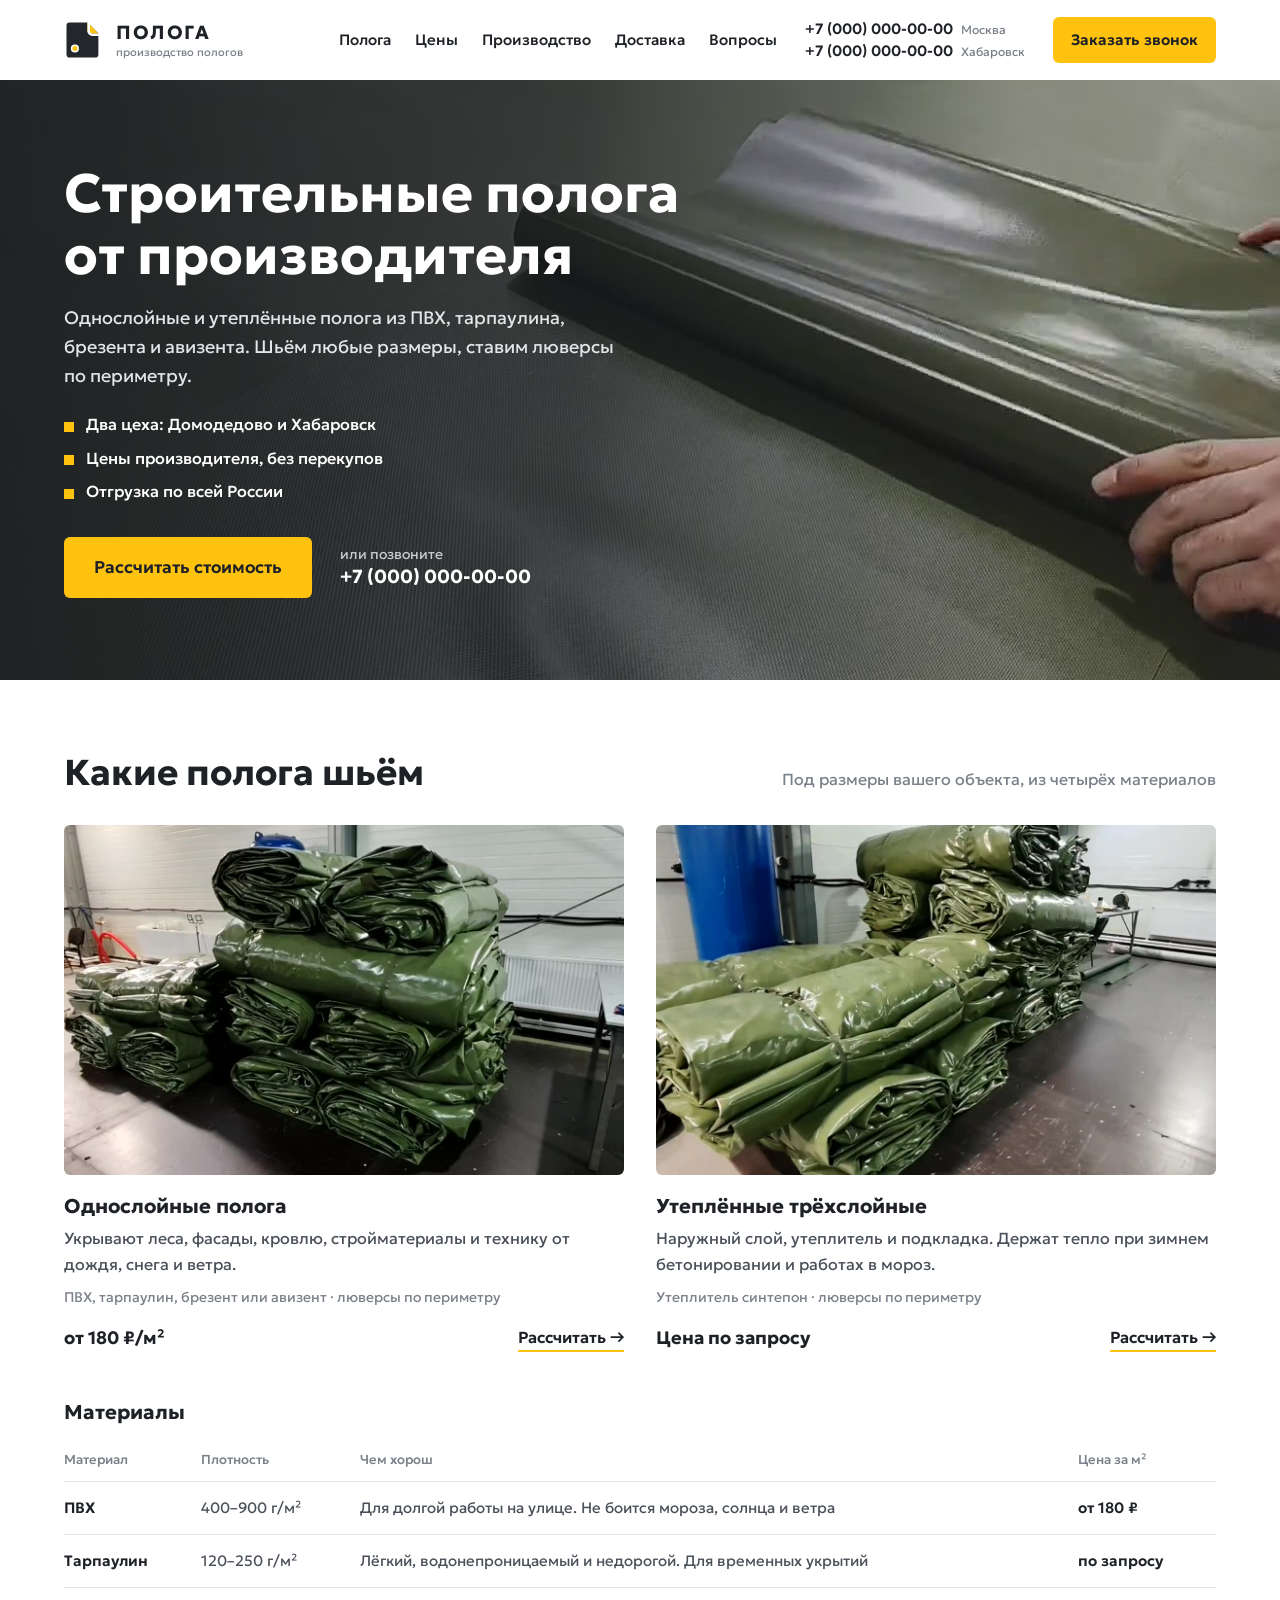
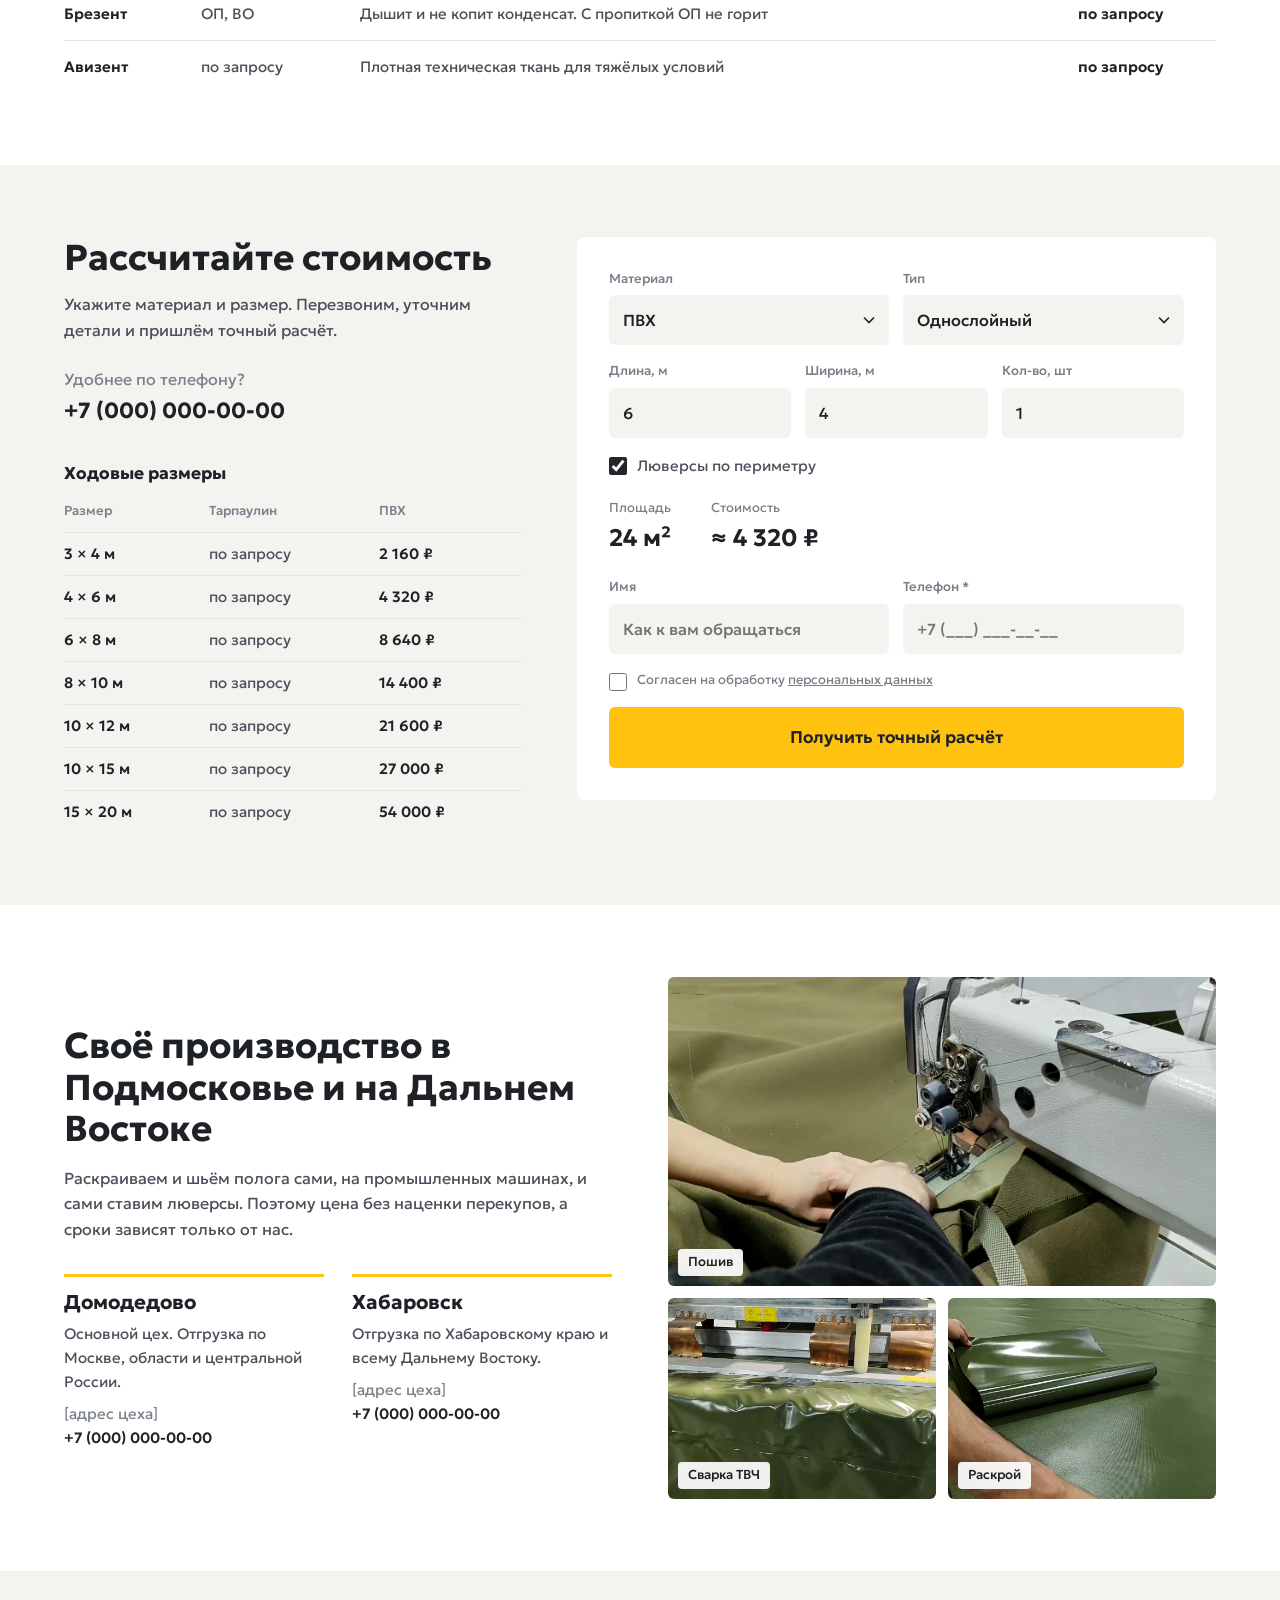
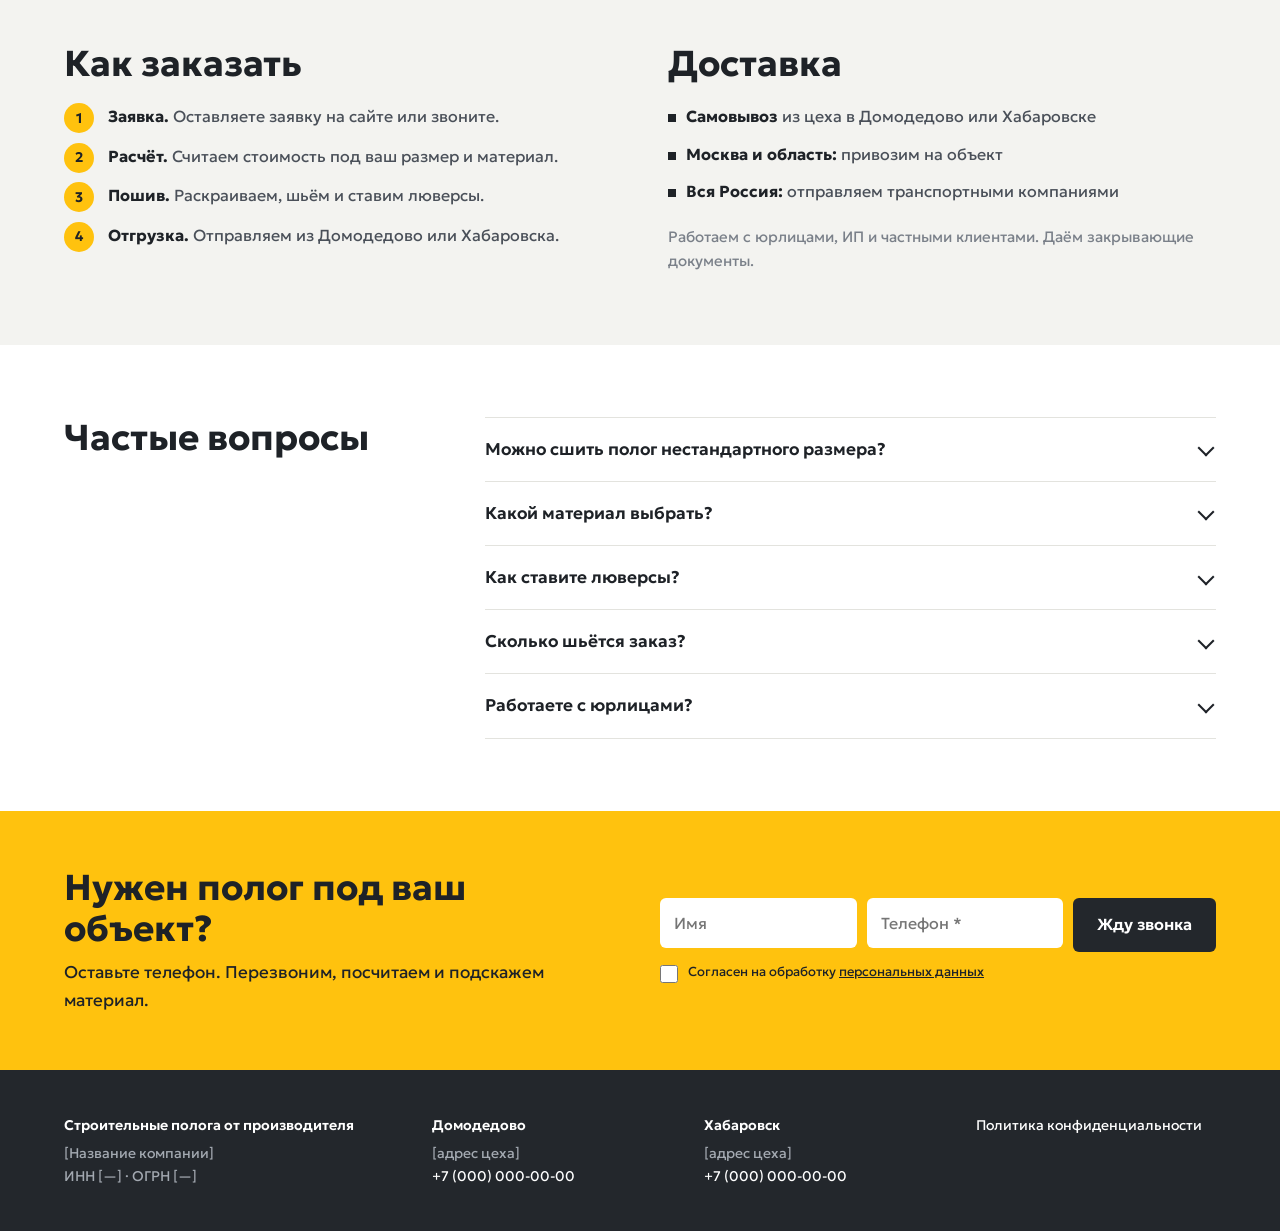
==== index.html @ 697b517b "Строительные полога: лендинг Первый экран с видео цеха, виды пологов, калькулятор, производство, дос" ====
<!doctype html>
<html lang="ru">
<head>
<meta charset="utf-8">
<meta name="viewport" content="width=device-width, initial-scale=1">
<title>Строительные полога от производителя — ПВХ, тарпаулин, брезент, авизент</title>
<meta name="description" content="Шьём строительные полога любых размеров: однослойные и утеплённые, с люверсами. Цеха в Домодедово и Хабаровске. Цены производителя, отгрузка по всей России.">
<meta property="og:type" content="website">
<meta property="og:title" content="Строительные полога от производителя">
<meta property="og:description" content="Однослойные и утеплённые полога любых размеров. Цеха в Домодедово и Хабаровске.">
<meta name="theme-color" content="#23272c">
<link rel="icon" href="data:image/svg+xml,%3Csvg xmlns="http://www.w3.org/2000/svg" viewBox="0 0 128 128"%3E%3Cpath fill="%2323272C" d="M18 8h57l35 35v67a10 10 0 0 1-10 10H18A10 10 0 0 1 8 110V18A10 10 0 0 1 18 8Z"/%3E%3Cpath fill="%23FFC20E" d="M75 8v27a8 8 0 0 0 8 8h27Z"/%3E%3Cpath fill="%23FFFFFF" d="M75 8h8v27a8 8 0 0 0 8 8h27v8H91a16 16 0 0 1-16-16Z"/%3E%3Ccircle cx="35" cy="91" r="13" fill="%23FFFFFF"/%3E%3Ccircle cx="35" cy="91" r="8" fill="%23FFC20E"/%3E%3C/svg%3E">
<!-- TODO: перед запуском подключить шрифт локально (152-ФЗ) -->
<link rel="preconnect" href="https://fonts.googleapis.com">
<link rel="preconnect" href="https://fonts.gstatic.com" crossorigin>
<link rel="stylesheet" href="https://fonts.googleapis.com/css2?family=Geologica:wght@400;500;600;700&display=swap">
<link rel="stylesheet" href="css/style.css">
</head>
<body>

<header class="header">
  <div class="container header__in">
    <a href="#top" class="logo" aria-label="На главную">
      <svg class="logo__mark" viewBox="0 0 128 128" aria-hidden="true"><path fill="#23272C" d="M18 8h57l35 35v67a10 10 0 0 1-10 10H18A10 10 0 0 1 8 110V18A10 10 0 0 1 18 8Z"/><path fill="#FFC20E" d="M75 8v27a8 8 0 0 0 8 8h27Z"/><path fill="#FFFFFF" d="M75 8h8v27a8 8 0 0 0 8 8h27v8H91a16 16 0 0 1-16-16Z"/><circle cx="35" cy="91" r="13" fill="#FFFFFF"/><circle cx="35" cy="91" r="8" fill="#FFC20E"/></svg>
      <span class="logo__text">ПОЛОГА<small>производство пологов</small></span>
    </a>
    <nav class="nav" id="nav">
      <a href="#types">Полога</a>
      <a href="#calc">Цены</a>
      <a href="#production">Производство</a>
      <a href="#delivery">Доставка</a>
      <a href="#faq">Вопросы</a>
      <div class="nav__extra">
        <a data-phone="msk" href="tel:+70000000000">+7 (000) 000-00-00</a><span>Москва</span>
        <a data-phone="khv" href="tel:+70000000000">+7 (000) 000-00-00</a><span>Хабаровск</span>
      </div>
    </nav>
    <div class="header__phones">
      <a data-phone="msk" href="tel:+70000000000">+7 (000) 000-00-00</a><span>Москва</span>
      <a data-phone="khv" href="tel:+70000000000">+7 (000) 000-00-00</a><span>Хабаровск</span>
    </div>
    <button class="btn btn--sm header__btn" type="button" data-modal-open>Заказать звонок</button>
    <a class="header__call" data-phone-link="msk" href="tel:+70000000000" aria-label="Позвонить">
      <svg viewBox="0 0 24 24" width="22" height="22"><path d="M6.6 10.8a15.1 15.1 0 0 0 6.6 6.6l2.2-2.2a1 1 0 0 1 1-.25 11.4 11.4 0 0 0 3.6.57 1 1 0 0 1 1 1V20a1 1 0 0 1-1 1A17 17 0 0 1 3 4a1 1 0 0 1 1-1h3.5a1 1 0 0 1 1 1c0 1.25.2 2.45.57 3.57a1 1 0 0 1-.25 1z" fill="currentColor"/></svg>
    </a>
    <button class="burger" type="button" aria-label="Меню" aria-expanded="false" aria-controls="nav"><span></span></button>
  </div>
</header>

<main id="top">

  <!-- Первый экран: видео цеха (assets/hero.mp4), на мобиле только кадр из него -->
  <section class="hero">
    <img class="hero__bg" src="assets/hero-poster.jpg" alt="">
    <video class="hero__video" muted loop playsinline preload="none" data-src="assets/hero.mp4" aria-hidden="true"></video>
    <div class="container hero__in">
      <h1>Строительные полога от&nbsp;производителя</h1>
      <p class="hero__sub">Однослойные и утеплённые полога из ПВХ, тарпаулина, брезента и авизента. Шьём любые размеры, ставим люверсы по периметру.</p>
      <ul class="hero__points">
        <li>Два цеха: Домодедово и Хабаровск</li>
        <li>Цены производителя, без перекупов</li>
        <li>Отгрузка по всей России</li>
      </ul>
      <div class="hero__actions">
        <a href="#calc" class="btn btn--lg">Рассчитать стоимость</a>
        <a href="tel:+70000000000" class="hero__call" data-phone-link="msk">или позвоните<b data-phone-text="msk">+7 (000) 000-00-00</b></a>
      </div>
    </div>
  </section>

  <section class="sec" id="types">
    <div class="container">
      <div class="sec__head">
        <h2>Какие полога шьём</h2>
        <p>Под размеры вашего объекта, из четырёх материалов</p>
      </div>
      <div class="types">
        <article class="tcard">
          <img src="assets/img/single.jpg" alt="Готовые изделия из ПВХ на складе в Домодедово" loading="lazy">
          <h3>Однослойные полога</h3>
          <p>Укрывают леса, фасады, кровлю, стройматериалы и технику от дождя, снега и ветра.</p>
          <p class="tcard__meta">ПВХ, тарпаулин, брезент или авизент · люверсы по периметру</p>
          <div class="tcard__foot">
            <span class="tcard__price" data-from="single">Цена по запросу</span>
            <a href="#calc" class="link" data-pick-type="single">Рассчитать →</a>
          </div>
        </article>
        <article class="tcard">
          <img src="assets/img/warm.jpg" alt="Изделия из ПВХ перед отгрузкой" loading="lazy">
          <h3>Утеплённые трёхслойные</h3>
          <p>Наружный слой, утеплитель и подкладка. Держат тепло при зимнем бетонировании и работах в мороз.</p>
          <!-- TODO: уточнить у клиента утеплитель и материалы слоёв -->
          <p class="tcard__meta">Утеплитель синтепон · люверсы по периметру</p>
          <div class="tcard__foot">
            <span class="tcard__price" data-from="warm">Цена по запросу</span>
            <a href="#calc" class="link" data-pick-type="warm">Рассчитать →</a>
          </div>
        </article>
      </div>

      <h3 class="subhead">Материалы</h3>
      <!-- TODO: сверить плотности с клиентом -->
      <div class="table-wrap">
        <table class="mtable">
          <thead><tr><th>Материал</th><th>Плотность</th><th>Чем хорош</th><th>Цена за м²</th></tr></thead>
          <tbody>
            <tr><td>ПВХ</td><td>400–900 г/м²</td><td>Для долгой работы на улице. Не боится мороза, солнца и ветра</td><td data-price="pvh">по запросу</td></tr>
            <tr><td>Тарпаулин</td><td>120–250 г/м²</td><td>Лёгкий, водонепроницаемый и недорогой. Для временных укрытий</td><td data-price="tarp">по запросу</td></tr>
            <tr><td>Брезент</td><td>ОП, ВО</td><td>Дышит и не копит конденсат. С пропиткой ОП не горит</td><td data-price="brezent">по запросу</td></tr>
            <tr><td>Авизент</td><td>по запросу</td><td>Плотная техническая ткань для тяжёлых условий</td><td data-price="avizent">по запросу</td></tr>
          </tbody>
        </table>
      </div>
    </div>
  </section>

  <section class="sec sec--grey" id="calc">
    <div class="container calc">
      <div class="calc__info">
        <h2>Рассчитайте стоимость</h2>
        <p>Укажите материал и размер. Перезвоним, уточним детали и пришлём точный расчёт.</p>
        <p class="calc__call">Удобнее по телефону?<a data-phone="msk" href="tel:+70000000000">+7 (000) 000-00-00</a></p>
        <!-- Таблица появится сама, когда в js/main.js будут цены -->
        <div class="sizes" data-price-table hidden>
          <h3>Ходовые размеры</h3>
          <table class="mtable mtable--sm">
            <thead><tr><th>Размер</th><th>Тарпаулин</th><th>ПВХ</th></tr></thead>
            <tbody data-sizes></tbody>
          </table>
        </div>
      </div>

      <form class="calc__form lead-form" id="calc-form" data-form="Калькулятор" novalidate>
        <div class="row">
          <label class="field"><span>Материал</span>
            <select class="input" name="material">
              <option value="ПВХ" data-key="pvh">ПВХ</option>
              <option value="Тарпаулин" data-key="tarp">Тарпаулин</option>
              <option value="Брезент" data-key="brezent">Брезент</option>
              <option value="Авизент" data-key="avizent">Авизент</option>
            </select>
          </label>
          <label class="field"><span>Тип</span>
            <select class="input" name="type">
              <option value="Однослойный" data-key="single">Однослойный</option>
              <option value="Утеплённый трёхслойный" data-key="warm">Утеплённый</option>
            </select>
          </label>
        </div>
        <div class="row row--3">
          <label class="field"><span>Длина, м</span><input class="input" type="number" name="length" value="6" min="0.5" step="0.1" inputmode="decimal"></label>
          <label class="field"><span>Ширина, м</span><input class="input" type="number" name="width" value="4" min="0.5" step="0.1" inputmode="decimal"></label>
          <label class="field"><span>Кол-во, шт</span><input class="input" type="number" name="qty" value="1" min="1" step="1" inputmode="numeric"></label>
        </div>
        <label class="check"><input type="checkbox" name="grommets" value="Да" checked><span>Люверсы по периметру</span></label>

        <div class="calc__result" aria-live="polite">
          <div><span>Площадь</span><b id="calc-area">24 м²</b></div>
          <div><span>Стоимость</span><b id="calc-price">рассчитаем</b></div>
        </div>
        <input type="hidden" name="area">
        <input type="hidden" name="estimate">

        <div class="row">
          <label class="field"><span>Имя</span><input class="input" name="name" autocomplete="name" placeholder="Как к вам обращаться"></label>
          <label class="field"><span>Телефон *</span><input class="input" name="phone" type="tel" autocomplete="tel" placeholder="+7 (___) ___-__-__" required></label>
        </div>
        <label class="check check--small"><input type="checkbox" name="agree" value="Да"><span>Согласен на обработку <a href="policy.html" target="_blank">персональных данных</a></span></label>
        <input class="hp" type="text" name="website" tabindex="-1" autocomplete="off" aria-hidden="true">
        <button class="btn btn--lg btn--block" type="submit">Получить точный расчёт</button>
      </form>
    </div>
  </section>

  <section class="sec" id="production">
    <div class="container prod">
      <div class="prod__text">
        <h2>Своё производство в Подмосковье и на Дальнем Востоке</h2>
        <p>Раскраиваем и шьём полога сами, на промышленных машинах, и сами ставим люверсы. Поэтому цена без наценки перекупов, а сроки зависят только от нас.</p>
        <!-- TODO: адреса цехов от клиента -->
        <div class="plants">
          <div class="plant">
            <h3>Домодедово</h3>
            <p>Основной цех. Отгрузка по Москве, области и центральной России.</p>
            <p class="plant__contact">[адрес цеха]<br><a data-phone="msk" href="tel:+70000000000">+7 (000) 000-00-00</a></p>
          </div>
          <div class="plant">
            <h3>Хабаровск</h3>
            <p>Отгрузка по Хабаровскому краю и всему Дальнему Востоку.</p>
            <p class="plant__contact">[адрес цеха]<br><a data-phone="khv" href="tel:+70000000000">+7 (000) 000-00-00</a></p>
          </div>
        </div>
      </div>
      <div class="prod__photos">
        <figure class="prod__big"><img src="assets/img/sewing.jpg" alt="Пошив на промышленной швейной машине в цехе" loading="lazy"><figcaption>Пошив</figcaption></figure>
        <figure><img src="assets/img/welding.jpg" alt="Сварка швов ПВХ на ТВЧ-прессе" loading="lazy"><figcaption>Сварка ТВЧ</figcaption></figure>
        <figure><img src="assets/img/cutting.jpg" alt="Раскрой ПВХ ткани" loading="lazy"><figcaption>Раскрой</figcaption></figure>
      </div>
    </div>
  </section>

  <section class="sec sec--grey" id="delivery">
    <div class="container order">
      <div>
        <h2>Как заказать</h2>
        <ol class="steps">
          <li><b>Заявка.</b> Оставляете заявку на сайте или звоните.</li>
          <li><b>Расчёт.</b> Считаем стоимость под ваш размер и материал.</li>
          <li><b>Пошив.</b> Раскраиваем, шьём и ставим люверсы.</li>
          <li><b>Отгрузка.</b> Отправляем из Домодедово или Хабаровска.</li>
        </ol>
      </div>
      <!-- TODO: уточнить у клиента самовывоз и доставку по Москве -->
      <div>
        <h2>Доставка</h2>
        <ul class="dlist">
          <li><b>Самовывоз</b> из цеха в Домодедово или Хабаровске</li>
          <li><b>Москва и область:</b> привозим на объект</li>
          <li><b>Вся Россия:</b> отправляем транспортными компаниями</li>
        </ul>
        <p class="order__note">Работаем с юрлицами, ИП и частными клиентами. Даём закрывающие документы.</p>
      </div>
    </div>
  </section>

  <section class="sec" id="faq">
    <div class="container faq-wrap">
      <h2>Частые вопросы</h2>
      <div class="faq">
        <details>
          <summary>Можно сшить полог нестандартного размера?</summary>
          <p>Да, шьём по вашим размерам. Укажите длину и ширину в расчёте или скажите по телефону.</p>
        </details>
        <details>
          <summary>Какой материал выбрать?</summary>
          <p>Для долгой работы подойдёт ПВХ, для временного укрытия тарпаулин. Если важна огнестойкость, брезент с пропиткой ОП. Для зимних работ утеплённый полог. Сомневаетесь, позвоните, подскажем.</p>
        </details>
        <details>
          <summary>Как ставите люверсы?</summary>
          <p>По периметру полога. Шаг подбираем под задачу, можно указать свой.</p>
        </details>
        <details>
          <summary>Сколько шьётся заказ?</summary>
          <p>Зависит от объёма и материала. Точный срок назовём при расчёте.</p>
        </details>
        <details>
          <summary>Работаете с юрлицами?</summary>
          <p>Да, работаем с юрлицами, ИП и частными клиентами. Даём все закрывающие документы.</p>
        </details>
      </div>
    </div>
  </section>

  <section class="cta">
    <div class="container cta__in">
      <div class="cta__text">
        <h2>Нужен полог под ваш объект?</h2>
        <p>Оставьте телефон. Перезвоним, посчитаем и подскажем материал.</p>
      </div>
      <form class="cta__form lead-form" data-form="Нижняя форма" novalidate>
        <input class="input" name="name" autocomplete="name" placeholder="Имя" aria-label="Имя">
        <input class="input" name="phone" type="tel" autocomplete="tel" placeholder="Телефон *" aria-label="Телефон" required>
        <button class="btn btn--dark" type="submit">Жду звонка</button>
        <label class="check check--small"><input type="checkbox" name="agree" value="Да"><span>Согласен на обработку <a href="policy.html" target="_blank">персональных данных</a></span></label>
        <input class="hp" type="text" name="website" tabindex="-1" autocomplete="off" aria-hidden="true">
      </form>
    </div>
  </section>

</main>

<!-- TODO: реквизиты и адреса от клиента -->
<footer class="footer">
  <div class="container footer__in">
    <div>
      <p class="footer__name">Строительные полога от производителя</p>
      <p>[Название компании]<br>ИНН [—] · ОГРН [—]</p>
    </div>
    <div>
      <b>Домодедово</b>
      <p>[адрес цеха]<br><a data-phone="msk" href="tel:+70000000000">+7 (000) 000-00-00</a></p>
    </div>
    <div>
      <b>Хабаровск</b>
      <p>[адрес цеха]<br><a data-phone="khv" href="tel:+70000000000">+7 (000) 000-00-00</a></p>
    </div>
    <div>
      <p><a href="policy.html">Политика конфиденциальности</a></p>
    </div>
  </div>
</footer>

<div class="mbar">
  <a class="btn btn--dark" data-phone-link="msk" href="tel:+70000000000">Позвонить</a>
  <a class="btn" href="#calc">Рассчитать</a>
</div>

<div class="modal" id="modal" role="dialog" aria-modal="true" aria-label="Обратный звонок">
  <div class="modal__box">
    <button class="modal__close" type="button" data-modal-close aria-label="Закрыть">×</button>
    <form class="lead-form modal__form" data-form="Заказать звонок" novalidate>
      <h3>Перезвоним и посчитаем</h3>
      <input class="input" name="name" autocomplete="name" placeholder="Имя" aria-label="Имя">
      <input class="input" name="phone" type="tel" autocomplete="tel" placeholder="Телефон *" aria-label="Телефон" required>
      <label class="check check--small"><input type="checkbox" name="agree" value="Да"><span>Согласен на обработку <a href="policy.html" target="_blank">персональных данных</a></span></label>
      <input class="hp" type="text" name="website" tabindex="-1" autocomplete="off" aria-hidden="true">
      <button class="btn btn--lg btn--block" type="submit">Перезвоните мне</button>
    </form>
  </div>
</div>

<script src="js/main.js" defer></script>
</body>
</html>
---- css/style.css ----
:root {
  --ink: #1e2227;
  --ink-2: #4a5059;
  --muted: #7a8089;
  --grey: #f3f3f0;
  --line: #e3e3de;
  --yellow: #ffc20e;
  --yellow-2: #f0b400;
  --graphite: #23272c;
  --sec: 72px;
}

* { box-sizing: border-box; margin: 0; padding: 0; }
html { scroll-behavior: smooth; -webkit-text-size-adjust: 100%; }
body {
  font-family: "Geologica", -apple-system, BlinkMacSystemFont, "Segoe UI", Roboto, Arial, sans-serif;
  font-size: 16px;
  line-height: 1.6;
  color: var(--ink);
  background: #fff;
}
img, video { display: block; max-width: 100%; }
a { color: inherit; text-decoration: none; }
button, input, select { font: inherit; color: inherit; }
a:focus-visible, button:focus-visible, summary:focus-visible { outline: 2px solid var(--ink); outline-offset: 3px; }
[id] { scroll-margin-top: 84px; }

.container { max-width: 1200px; margin: 0 auto; padding: 0 24px; }

h1, h2, h3 { font-weight: 700; line-height: 1.15; }
h1 { font-size: clamp(28px, 4.6vw, 54px); }
h1, h2, h3 { overflow-wrap: break-word; }
h2 { font-size: clamp(26px, 3vw, 36px); }
h3 { font-size: 20px; }

.sec { padding: var(--sec) 0; }
.sec--grey { background: var(--grey); }
.sec__head { display: flex; align-items: baseline; justify-content: space-between; gap: 24px; margin-bottom: 32px; }
.sec__head p { color: var(--muted); }
.subhead { margin: 48px 0 16px; }
.link { font-weight: 600; border-bottom: 2px solid var(--yellow); }
.link:hover { border-color: var(--ink); }

/* Кнопки */
.btn {
  display: inline-flex; align-items: center; justify-content: center;
  padding: 14px 24px; border: 0; border-radius: 6px;
  background: var(--yellow); color: var(--ink); font-weight: 600; white-space: nowrap;
  cursor: pointer; transition: background .15s;
}
.btn:hover { background: var(--yellow-2); }
.btn:disabled { opacity: .6; cursor: default; }
.btn--sm { padding: 11px 18px; font-size: 15px; }
.btn--lg { padding: 17px 30px; font-size: 17px; }
.btn--block { width: 100%; }
.btn--dark { background: var(--graphite); color: #fff; }
.btn--dark:hover { background: #343a41; }

/* Шапка */
.header { position: sticky; top: 0; z-index: 50; background: #fff; transition: box-shadow .2s; }
.header.is-scrolled { box-shadow: 0 2px 16px rgba(0, 0, 0, .08); }
.header__in { display: flex; align-items: center; gap: 28px; height: 80px; }
.header__in > * { flex: none; }
.logo { display: flex; align-items: center; gap: 12px; }
.logo__mark { width: 40px; height: 40px; flex: none; }
.logo__text { display: flex; flex-direction: column; font-size: 19px; font-weight: 700; letter-spacing: .08em; line-height: 1.1; white-space: nowrap; }
.logo__text small { margin-top: 3px; font-size: 11px; font-weight: 400; letter-spacing: 0; color: var(--muted); }
.nav { display: flex; gap: 24px; margin-left: auto; font-size: 15px; font-weight: 500; white-space: nowrap; }
.nav a:hover { text-decoration: underline; text-decoration-color: var(--yellow); text-decoration-thickness: 2px; text-underline-offset: 6px; }
.nav__extra { display: none; }
.header__phones { display: grid; grid-template-columns: auto auto; column-gap: 8px; align-items: baseline; font-size: 15px; line-height: 1.45; white-space: nowrap; }
.header__phones a { font-weight: 600; }
.header__phones span { font-size: 12px; color: var(--muted); }
.header__call { display: none; place-items: center; width: 44px; height: 44px; border-radius: 6px; background: var(--yellow); }
.burger { display: none; position: relative; width: 44px; height: 44px; border: 0; background: none; cursor: pointer; }
.burger span, .burger::before, .burger::after {
  content: ""; position: absolute; left: 11px; right: 11px; height: 2px; background: var(--ink); transition: transform .2s, opacity .2s;
}
.burger::before { top: 15px; }
.burger span { top: 21px; }
.burger::after { top: 27px; }
.burger[aria-expanded="true"]::before { transform: translateY(6px) rotate(45deg); }
.burger[aria-expanded="true"] span { opacity: 0; }
.burger[aria-expanded="true"]::after { transform: translateY(-6px) rotate(-45deg); }

/* Меню уходит в выпадающий список, когда не помещается в одну строку */
@media (max-width: 1199px) {
  .burger { display: block; }
  .header__phones { margin-left: auto; }
  .nav {
    display: none; position: absolute; top: 100%; left: 0; right: 0; flex-direction: column; gap: 0;
    margin: 0; padding: 4px 24px 16px; background: #fff; box-shadow: 0 12px 20px rgba(0, 0, 0, .08);
  }
  .nav.is-open { display: flex; }
  .nav a { padding: 12px 0; font-size: 17px; }
}
@media (max-width: 900px) {
  .header__btn { display: none; }
}
@media (max-width: 760px) {
  .header__in { height: 64px; gap: 12px; }
  .header__phones { display: none; }
  .header__call { display: grid; margin-left: auto; }
  .logo__text small { display: none; }
  .nav { padding: 4px 16px 16px; }
  .nav__extra { display: grid; grid-template-columns: auto 1fr; column-gap: 10px; align-items: baseline; margin-top: 8px; }
  .nav .nav__extra a { padding: 6px 0; font-size: 17px; font-weight: 600; }
  .nav__extra span { font-size: 13px; color: var(--muted); }
}

/* Первый экран */
.hero { position: relative; display: flex; align-items: center; min-height: 600px; overflow: hidden; color: #fff; background: #2b3036; }
.hero__bg, .hero__video { position: absolute; inset: 0; width: 100%; height: 100%; object-fit: cover; }
.hero__bg { object-position: 65% 35%; }
.hero__video { opacity: 0; transition: opacity .8s; }
.hero__video.is-ready { opacity: 1; }
.hero::after {
  content: ""; position: absolute; inset: 0;
  background: linear-gradient(90deg, rgba(22, 25, 29, .88) 0%, rgba(22, 25, 29, .7) 45%, rgba(22, 25, 29, .1) 80%);
}
.hero__in { position: relative; z-index: 1; width: 100%; padding-top: 64px; padding-bottom: 64px; }
.hero h1 { max-width: 640px; }
.hero__sub { max-width: 560px; margin: 18px 0 22px; font-size: 18px; color: #e3e5e8; }
.hero__points { display: grid; gap: 8px; margin-bottom: 32px; list-style: none; }
.hero__points li { position: relative; padding-left: 22px; font-weight: 500; }
.hero__points li::before { content: ""; position: absolute; left: 0; top: .6em; width: 10px; height: 10px; background: var(--yellow); }
.hero__actions { display: flex; flex-wrap: wrap; align-items: center; gap: 16px 28px; }
.hero__call { display: flex; flex-direction: column; font-size: 14px; color: #c9cdd2; line-height: 1.35; }
.hero__call b { font-size: 19px; color: #fff; }

@media (max-width: 760px) {
  .hero { min-height: 0; }
  .hero::after { background: rgba(22, 25, 29, .72); }
  .hero__in { padding-top: 48px; padding-bottom: 48px; }
  .hero__sub { font-size: 16px; }
}

/* Виды пологов */
.types { display: grid; grid-template-columns: 1fr 1fr; gap: 32px; }
.tcard { display: flex; flex-direction: column; }
.tcard img { width: 100%; aspect-ratio: 16 / 10; object-fit: cover; border-radius: 6px; margin-bottom: 20px; }
.tcard p { margin-top: 8px; color: var(--ink-2); }
.tcard .tcard__meta { font-size: 14px; color: var(--muted); }
.tcard__foot { display: flex; flex-wrap: wrap; align-items: center; justify-content: space-between; gap: 8px 16px; margin-top: auto; padding-top: 16px; }
.tcard__price { font-size: 18px; font-weight: 700; white-space: nowrap; }
.tcard__foot .link { white-space: nowrap; }

/* Таблицы */
.table-wrap { overflow-x: auto; -webkit-overflow-scrolling: touch; }
.mtable { width: 100%; border-collapse: collapse; font-size: 15px; }
.mtable th { padding: 10px 16px 10px 0; font-size: 13px; font-weight: 500; color: var(--muted); text-align: left; white-space: nowrap; }
.mtable td { padding: 14px 16px 14px 0; border-top: 1px solid var(--line); vertical-align: top; color: var(--ink-2); }
.mtable td:first-child { font-weight: 600; color: var(--ink); white-space: nowrap; }
.mtable td:last-child { font-weight: 600; color: var(--ink); white-space: nowrap; }
.mtable--sm td { padding: 9px 16px 9px 0; }
@media (max-width: 760px) { .types { grid-template-columns: 1fr; gap: 36px; } }
/* На телефоне таблица материалов превращается в список, чтобы ничего не обрезалось */
@media (max-width: 600px) {
  .mtable:not(.mtable--sm) thead { display: none; }
  .mtable:not(.mtable--sm) tr { display: grid; grid-template-columns: 1fr auto; gap: 4px 12px; padding: 14px 0; border-top: 1px solid var(--line); }
  .mtable:not(.mtable--sm) td { padding: 0; border: 0; }
  .mtable:not(.mtable--sm) td:nth-child(2) { color: var(--muted); text-align: right; white-space: nowrap; }
  .mtable:not(.mtable--sm) td:nth-child(3), .mtable:not(.mtable--sm) td:nth-child(4) { grid-column: 1 / -1; }
  .mtable td[data-price]::before { content: "Цена за м²: "; font-weight: 400; color: var(--muted); }
}

/* Поля форм */
.field { display: grid; gap: 6px; font-size: 13px; font-weight: 500; color: var(--muted); }
.input {
  width: 100%; height: 50px; padding: 0 14px; border: 0; border-radius: 6px;
  background: var(--grey); font-size: 16px; color: var(--ink);
}
select.input {
  appearance: none; -webkit-appearance: none; padding-right: 36px;
  background: var(--grey) url("data:image/svg+xml,%3Csvg xmlns='http://www.w3.org/2000/svg' viewBox='0 0 12 8'%3E%3Cpath d='M1 1.5 6 6.5l5-5' fill='none' stroke='%231e2227' stroke-width='1.6'/%3E%3C/svg%3E") right 14px center / 12px no-repeat;
}
.input:focus { outline: 2px solid var(--ink); outline-offset: -2px; }
.input.is-invalid { outline: 2px solid #d43c2c; outline-offset: -2px; background-color: #fff3f1; }
.check { display: flex; align-items: flex-start; gap: 10px; font-size: 15px; color: var(--ink-2); cursor: pointer; }
.check input { flex: none; width: 18px; height: 18px; margin-top: 3px; accent-color: var(--graphite); }
.check a { text-decoration: underline; }
.check--small { font-size: 13px; color: var(--muted); }
.check.is-invalid, .check.is-invalid a { color: #d43c2c; }
.hp { position: absolute; left: -9999px; width: 1px; height: 1px; opacity: 0; }
.form__success { padding: 32px 0; text-align: center; }
.form__success b { display: block; margin-bottom: 6px; font-size: 22px; }
.form__success p { color: var(--muted); }

/* Калькулятор */
.calc { display: grid; grid-template-columns: 5fr 7fr; gap: 56px; align-items: start; }
.calc > *, .prod > *, .order > *, .faq-wrap > *, .cta__in > *, .types > * { min-width: 0; }
.calc__info p { margin-top: 14px; color: var(--ink-2); }
.calc .calc__call { display: flex; flex-direction: column; margin-top: 24px; color: var(--muted); }
.calc__call a { font-size: 22px; font-weight: 700; color: var(--ink); }
.sizes { margin-top: 36px; }
.sizes h3 { margin-bottom: 8px; font-size: 17px; }
.calc__form { display: grid; gap: 16px; padding: 32px; background: #fff; border-radius: 8px; }
.calc__form .input { background-color: var(--grey); }
.row { display: grid; grid-template-columns: 1fr 1fr; gap: 14px; }
.row--3 { grid-template-columns: repeat(3, 1fr); }
.calc__result { display: flex; gap: 40px; padding: 4px 0; }
.calc__result span { display: block; font-size: 13px; color: var(--muted); }
.calc__result b { font-size: 24px; }
@media (max-width: 960px) { .calc { grid-template-columns: 1fr; gap: 28px; } }
@media (max-width: 560px) {
  .calc__form { padding: 20px 16px; }
  .btn--lg { padding: 16px 20px; }
  .row { grid-template-columns: 1fr; }
  .row--3 { grid-template-columns: 1fr 1fr; }
  .row--3 .field:last-child { grid-column: 1 / -1; }
}

/* Производство */
.prod { display: grid; grid-template-columns: 1fr 1fr; gap: 56px; align-items: center; }
.prod__text > p { margin-top: 16px; color: var(--ink-2); }
.plants { display: grid; grid-template-columns: 1fr 1fr; gap: 28px; margin-top: 32px; }
.plant h3 { padding-top: 14px; border-top: 3px solid var(--yellow); }
.plant p { margin-top: 8px; font-size: 15px; color: var(--ink-2); }
.plant .plant__contact { color: var(--muted); }
.plant__contact a { font-weight: 600; color: var(--ink); }
.prod__photos { display: grid; grid-template-columns: 1fr 1fr; gap: 12px; }
.prod__photos figure { position: relative; overflow: hidden; border-radius: 6px; }
.prod__photos img { width: 100%; height: 100%; aspect-ratio: 4 / 3; object-fit: cover; }
.prod__big { grid-column: 1 / -1; }
.prod__big img { aspect-ratio: 16 / 9; }
.prod__photos figcaption {
  position: absolute; left: 10px; bottom: 10px; padding: 3px 10px; border-radius: 4px;
  font-size: 13px; font-weight: 500; background: rgba(255, 255, 255, .92);
}
@media (max-width: 960px) { .prod { grid-template-columns: 1fr; gap: 32px; } }
@media (max-width: 480px) { .plants { grid-template-columns: 1fr; gap: 20px; } }

/* Заказ и доставка */
.order { display: grid; grid-template-columns: 1fr 1fr; gap: 56px; }
.order h2 { margin-bottom: 20px; }
.steps { display: grid; gap: 14px; list-style: none; counter-reset: s; }
.steps li { position: relative; padding-left: 44px; color: var(--ink-2); counter-increment: s; }
.steps li::before {
  content: counter(s); position: absolute; left: 0; top: -1px;
  display: grid; place-items: center; width: 30px; height: 30px; border-radius: 50%;
  font-size: 14px; font-weight: 700; color: var(--ink); background: var(--yellow);
}
.steps b, .dlist b { color: var(--ink); }
.dlist { display: grid; gap: 12px; list-style: none; color: var(--ink-2); }
.dlist li { padding-left: 18px; position: relative; }
.dlist li::before { content: ""; position: absolute; left: 0; top: .65em; width: 8px; height: 8px; background: var(--ink); }
.order__note { margin-top: 20px; font-size: 15px; color: var(--muted); }
@media (max-width: 760px) { .order { grid-template-columns: 1fr; gap: 40px; } }

/* Вопросы */
.faq-wrap { display: grid; grid-template-columns: 4fr 8fr; gap: 56px; }
.faq details { border-bottom: 1px solid var(--line); }
.faq details:first-child { border-top: 1px solid var(--line); }
.faq summary { position: relative; padding: 18px 40px 18px 0; font-size: 17px; font-weight: 600; list-style: none; cursor: pointer; }
.faq summary::-webkit-details-marker { display: none; }
.faq summary::after {
  content: ""; position: absolute; right: 4px; top: 50%; width: 10px; height: 10px; margin-top: -7px;
  border-right: 2px solid var(--ink); border-bottom: 2px solid var(--ink); transform: rotate(45deg); transition: transform .2s;
}
.faq details[open] summary::after { margin-top: -2px; transform: rotate(-135deg); }
.faq details p { padding: 0 40px 18px 0; color: var(--ink-2); }
@media (max-width: 860px) { .faq-wrap { grid-template-columns: 1fr; gap: 20px; } }

/* Нижняя заявка */
.cta { padding: 56px 0; background: var(--yellow); }
.cta__in { display: grid; grid-template-columns: 1fr 1fr; gap: 40px; align-items: center; }
.cta__text p { margin-top: 10px; font-size: 17px; }
.cta__form { display: grid; grid-template-columns: 1fr 1fr auto; gap: 10px; }
.cta__form .input { background: #fff; }
.cta__form .check { grid-column: 1 / -1; color: var(--ink); }
.cta__form .form__success { grid-column: 1 / -1; padding: 8px 0; text-align: left; }
.cta__form .form__success p { color: var(--ink); }
@media (max-width: 960px) { .cta__in { grid-template-columns: 1fr; gap: 24px; } }
@media (max-width: 560px) { .cta__form { grid-template-columns: 1fr; } }

/* Подвал */
.footer { padding: 44px 0; font-size: 14px; color: #a3a9b1; background: var(--graphite); }
.footer__in { display: grid; grid-template-columns: 1.4fr 1fr 1fr 1fr; gap: 32px; }
.footer b, .footer__name { display: block; margin-bottom: 6px; font-weight: 600; color: #fff; }
.footer a { color: #fff; }
.footer a:hover { text-decoration: underline; }
@media (max-width: 860px) { .footer__in { grid-template-columns: 1fr 1fr; } }
@media (max-width: 760px) { .footer { padding-bottom: 96px; } }
@media (max-width: 480px) { .footer__in { grid-template-columns: 1fr; gap: 20px; } }

/* Нижняя панель на телефоне */
.mbar { display: none; }
@media (max-width: 760px) {
  :root { --sec: 48px; }
  .container { padding: 0 16px; }
  .sec__head { display: block; margin-bottom: 24px; }
  .sec__head p { margin-top: 6px; }
  .mbar {
    position: fixed; left: 0; right: 0; bottom: 0; z-index: 45;
    display: grid; grid-template-columns: 1fr 1fr; gap: 8px;
    padding: 8px 12px calc(8px + env(safe-area-inset-bottom)); background: #fff; box-shadow: 0 -2px 14px rgba(0, 0, 0, .1);
  }
}

/* Окно «Заказать звонок» */
.modal { position: fixed; inset: 0; z-index: 100; display: none; place-items: center; padding: 16px; background: rgba(20, 23, 27, .6); }
.modal.is-open { display: grid; }
.modal__box { position: relative; width: 100%; max-width: 420px; }
.modal__form { display: grid; gap: 14px; padding: 32px 28px 28px; background: #fff; border-radius: 8px; }
.modal__form h3 { margin-bottom: 4px; font-size: 22px; }
.modal__close {
  position: absolute; top: 6px; right: 6px; z-index: 1; width: 40px; height: 40px;
  font-size: 28px; line-height: 1; color: var(--muted); background: none; border: 0; cursor: pointer;
}

@media (prefers-reduced-motion: reduce) {
  html { scroll-behavior: auto; }
  * { transition: none !important; }
}
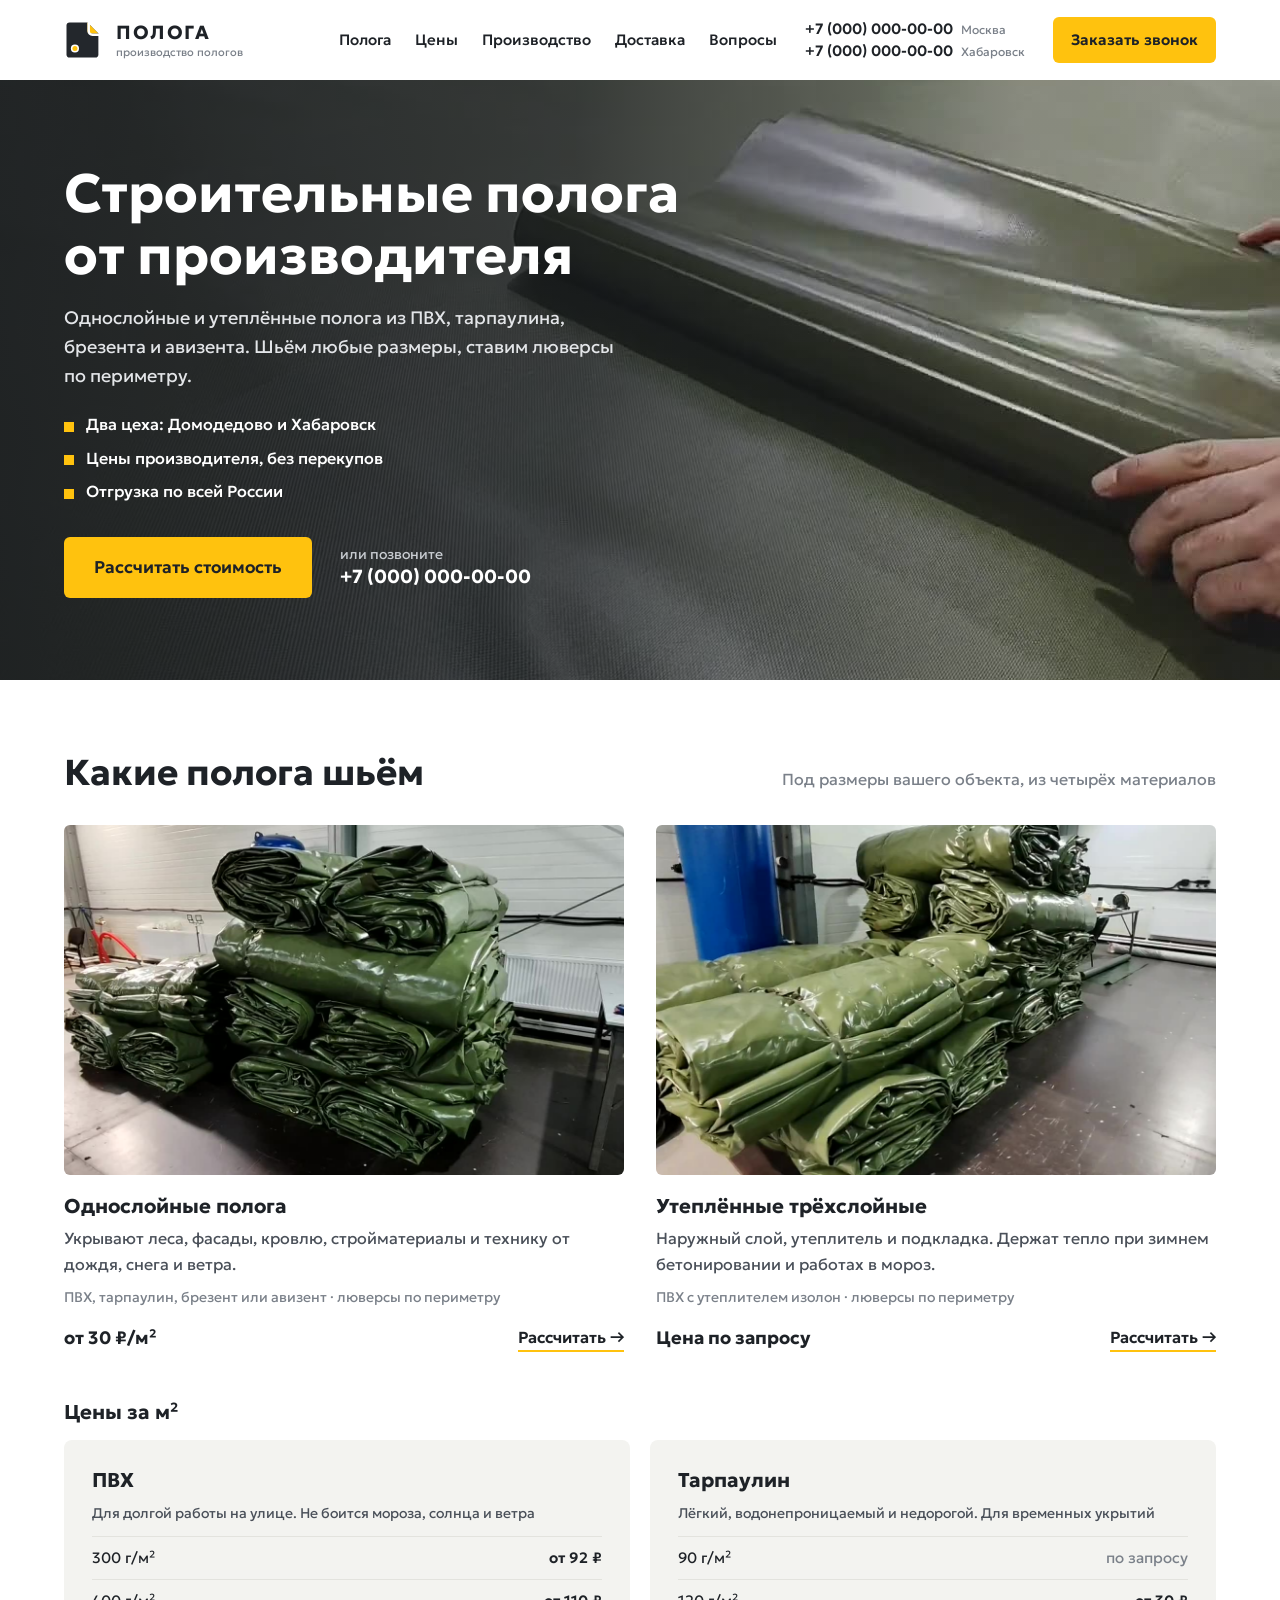
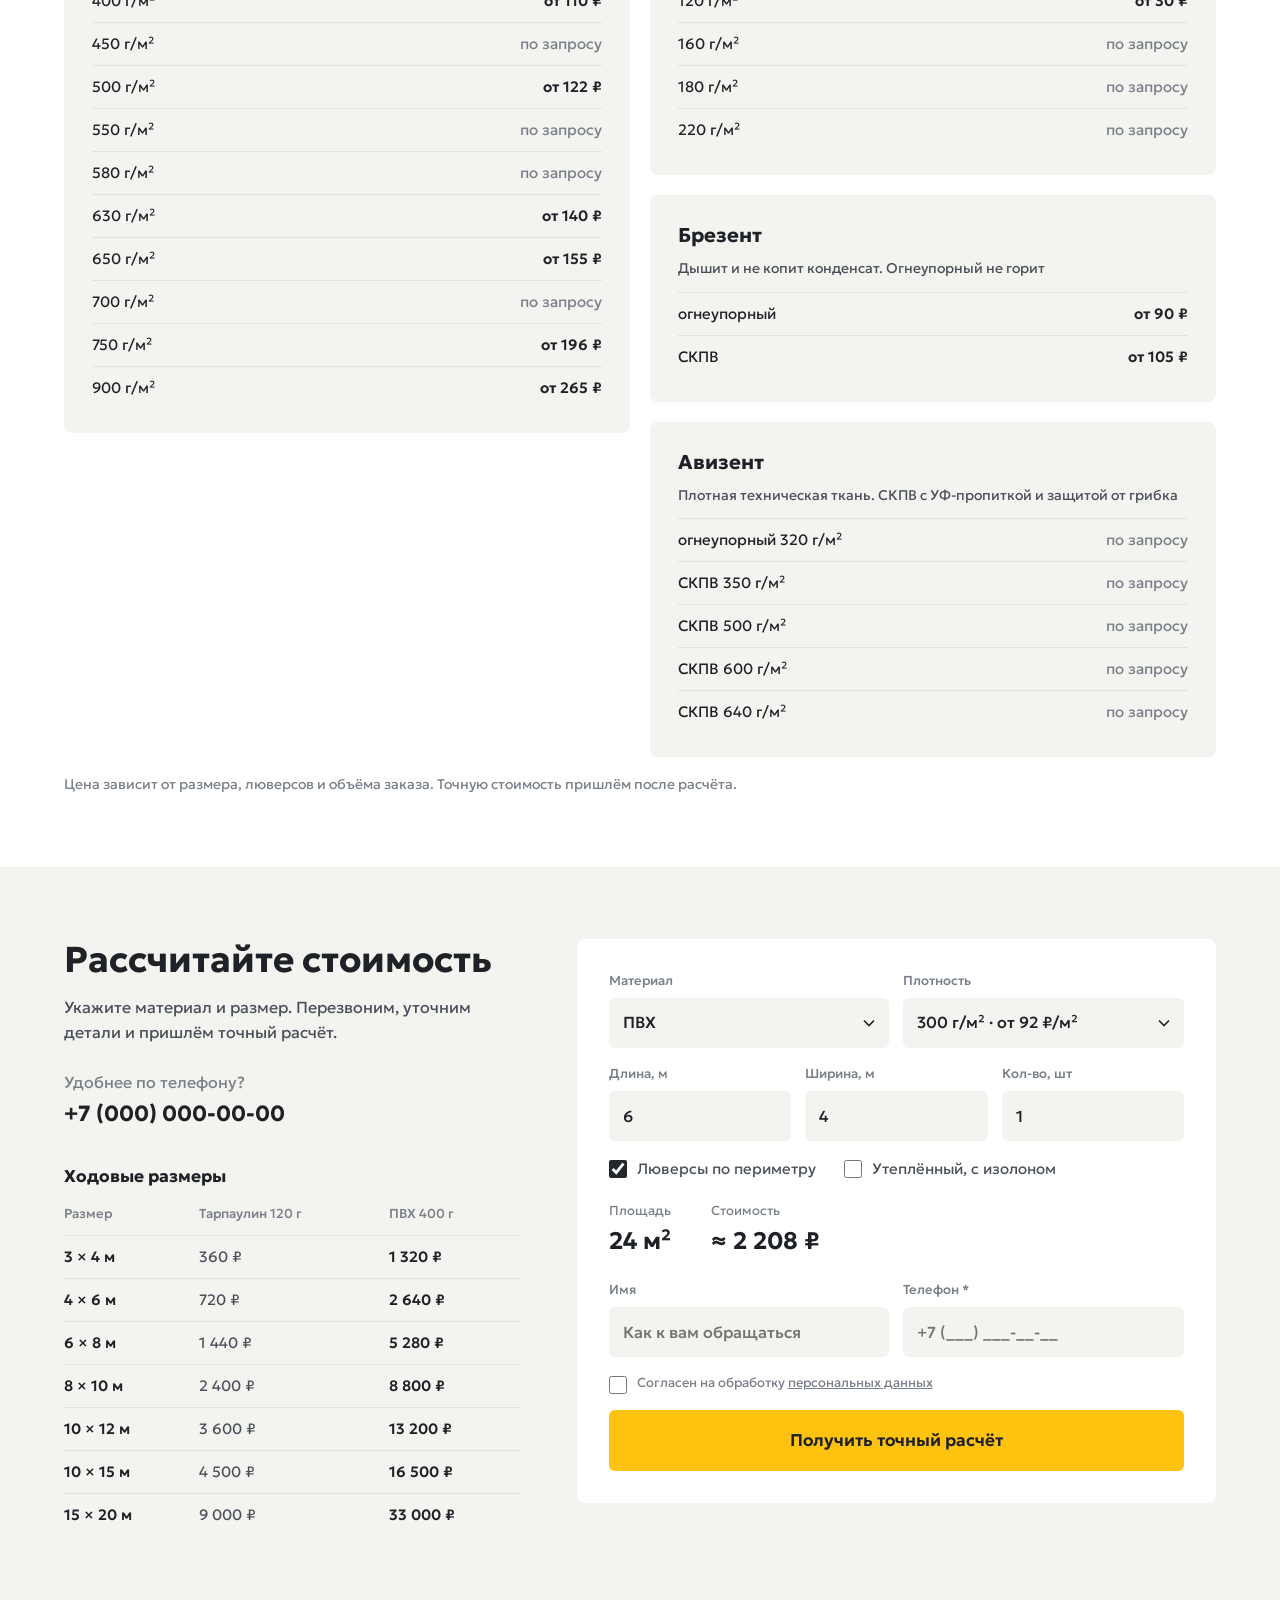
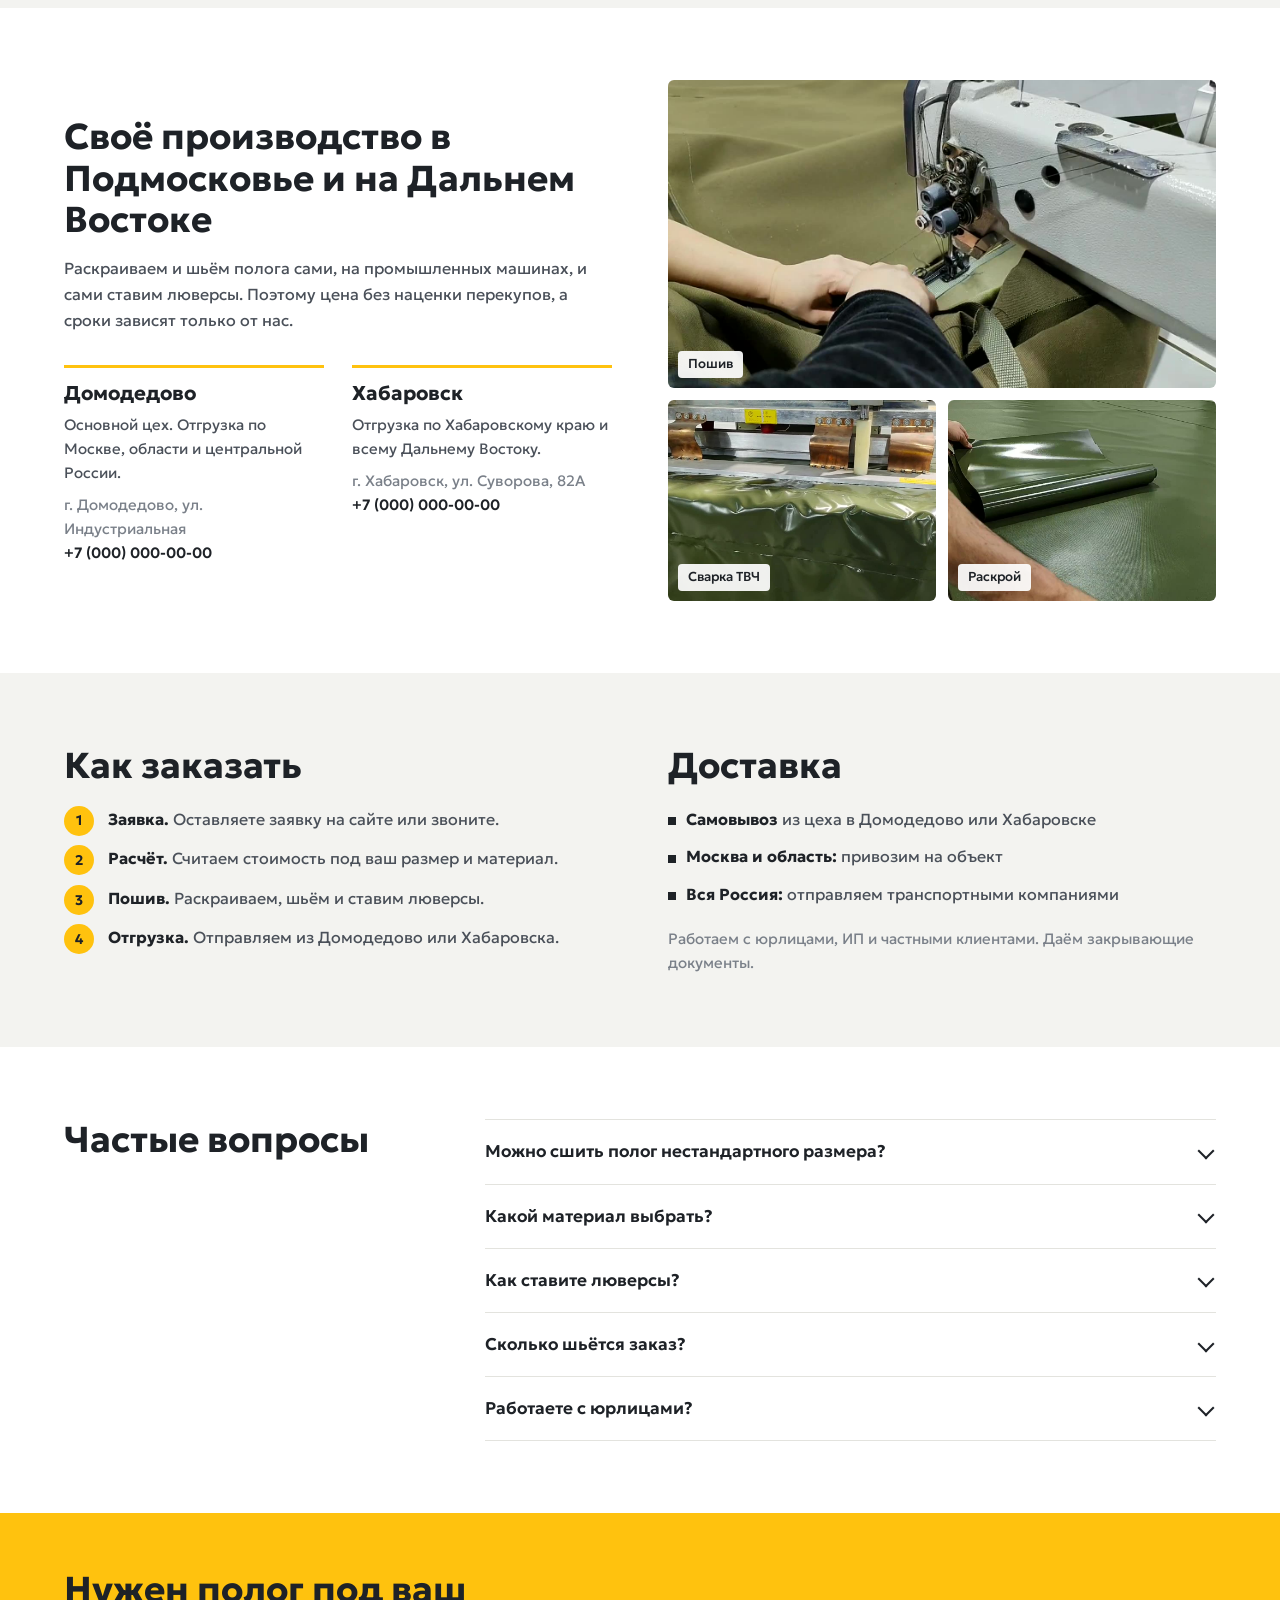
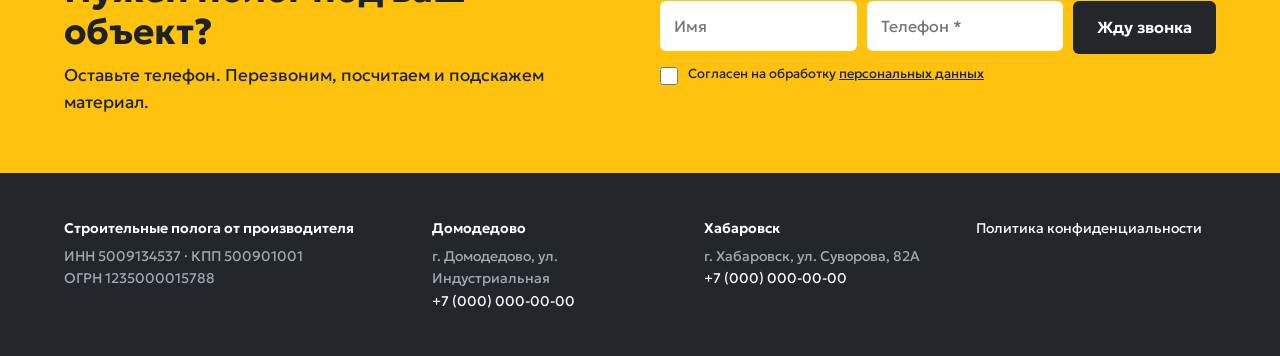
==== commit 7c9c238f: "Цены за м² по плотностям, калькулятор с выбором плотности, реквизиты ООО «ФОРАТЕНТ» Цены от клиента " ====
--- a/index.html
+++ b/index.html
@@ -89,8 +89,7 @@
           <img src="assets/img/warm.jpg" alt="Изделия из ПВХ перед отгрузкой" loading="lazy">
           <h3>Утеплённые трёхслойные</h3>
           <p>Наружный слой, утеплитель и подкладка. Держат тепло при зимнем бетонировании и работах в мороз.</p>
-          <!-- TODO: уточнить у клиента утеплитель и материалы слоёв -->
-          <p class="tcard__meta">Утеплитель синтепон · люверсы по периметру</p>
+          <p class="tcard__meta">ПВХ с утеплителем изолон · люверсы по периметру</p>
           <div class="tcard__foot">
             <span class="tcard__price" data-from="warm">Цена по запросу</span>
             <a href="#calc" class="link" data-pick-type="warm">Рассчитать →</a>
@@ -98,19 +97,57 @@
         </article>
       </div>
 
-      <h3 class="subhead">Материалы</h3>
-      <!-- TODO: сверить плотности с клиентом -->
-      <div class="table-wrap">
-        <table class="mtable">
-          <thead><tr><th>Материал</th><th>Плотность</th><th>Чем хорош</th><th>Цена за м²</th></tr></thead>
-          <tbody>
-            <tr><td>ПВХ</td><td>400–900 г/м²</td><td>Для долгой работы на улице. Не боится мороза, солнца и ветра</td><td data-price="pvh">по запросу</td></tr>
-            <tr><td>Тарпаулин</td><td>120–250 г/м²</td><td>Лёгкий, водонепроницаемый и недорогой. Для временных укрытий</td><td data-price="tarp">по запросу</td></tr>
-            <tr><td>Брезент</td><td>ОП, ВО</td><td>Дышит и не копит конденсат. С пропиткой ОП не горит</td><td data-price="brezent">по запросу</td></tr>
-            <tr><td>Авизент</td><td>по запросу</td><td>Плотная техническая ткань для тяжёлых условий</td><td data-price="avizent">по запросу</td></tr>
-          </tbody>
-        </table>
-      </div>
+      <h3 class="subhead">Цены за м²</h3>
+      <div class="prices">
+        <div class="pcard pcard--tall">
+          <h4>ПВХ</h4>
+          <p>Для долгой работы на улице. Не боится мороза, солнца и ветра</p>
+          <table class="ptable" data-mat="pvh" data-name="ПВХ">
+            <tr data-grade="300 г/м²" data-price="92"><td>300 г/м²</td><td>от 92 ₽</td></tr>
+            <tr data-grade="400 г/м²" data-price="110"><td>400 г/м²</td><td>от 110 ₽</td></tr>
+            <tr data-grade="450 г/м²"><td>450 г/м²</td><td>по запросу</td></tr>
+            <tr data-grade="500 г/м²" data-price="122"><td>500 г/м²</td><td>от 122 ₽</td></tr>
+            <tr data-grade="550 г/м²"><td>550 г/м²</td><td>по запросу</td></tr>
+            <tr data-grade="580 г/м²"><td>580 г/м²</td><td>по запросу</td></tr>
+            <tr data-grade="630 г/м²" data-price="140"><td>630 г/м²</td><td>от 140 ₽</td></tr>
+            <tr data-grade="650 г/м²" data-price="155"><td>650 г/м²</td><td>от 155 ₽</td></tr>
+            <tr data-grade="700 г/м²"><td>700 г/м²</td><td>по запросу</td></tr>
+            <tr data-grade="750 г/м²" data-price="196"><td>750 г/м²</td><td>от 196 ₽</td></tr>
+            <tr data-grade="900 г/м²" data-price="265"><td>900 г/м²</td><td>от 265 ₽</td></tr>
+          </table>
+        </div>
+        <div class="pcard">
+          <h4>Тарпаулин</h4>
+          <p>Лёгкий, водонепроницаемый и недорогой. Для временных укрытий</p>
+          <table class="ptable" data-mat="tarp" data-name="Тарпаулин">
+            <tr data-grade="90 г/м²"><td>90 г/м²</td><td>по запросу</td></tr>
+            <tr data-grade="120 г/м²" data-price="30"><td>120 г/м²</td><td>от 30 ₽</td></tr>
+            <tr data-grade="160 г/м²"><td>160 г/м²</td><td>по запросу</td></tr>
+            <tr data-grade="180 г/м²"><td>180 г/м²</td><td>по запросу</td></tr>
+            <tr data-grade="220 г/м²"><td>220 г/м²</td><td>по запросу</td></tr>
+          </table>
+        </div>
+        <div class="pcard">
+          <h4>Брезент</h4>
+          <p>Дышит и не копит конденсат. Огнеупорный не горит</p>
+          <table class="ptable" data-mat="brezent" data-name="Брезент">
+            <tr data-grade="огнеупорный" data-price="90"><td>огнеупорный</td><td>от 90 ₽</td></tr>
+            <tr data-grade="СКПВ" data-price="105"><td>СКПВ</td><td>от 105 ₽</td></tr>
+          </table>
+        </div>
+        <div class="pcard">
+          <h4>Авизент</h4>
+          <p>Плотная техническая ткань. СКПВ с УФ-пропиткой и защитой от грибка</p>
+          <table class="ptable" data-mat="avizent" data-name="Авизент">
+            <tr data-grade="огнеупорный 320 г/м²"><td>огнеупорный 320 г/м²</td><td>по запросу</td></tr>
+            <tr data-grade="СКПВ 350 г/м²"><td>СКПВ 350 г/м²</td><td>по запросу</td></tr>
+            <tr data-grade="СКПВ 500 г/м²"><td>СКПВ 500 г/м²</td><td>по запросу</td></tr>
+            <tr data-grade="СКПВ 600 г/м²"><td>СКПВ 600 г/м²</td><td>по запросу</td></tr>
+            <tr data-grade="СКПВ 640 г/м²"><td>СКПВ 640 г/м²</td><td>по запросу</td></tr>
+          </table>
+        </div>
+      </div>
+      <p class="prices__note">Цена зависит от размера, люверсов и объёма заказа. Точную стоимость пришлём после расчёта.</p>
     </div>
   </section>
 
@@ -124,7 +161,7 @@
         <div class="sizes" data-price-table hidden>
           <h3>Ходовые размеры</h3>
           <table class="mtable mtable--sm">
-            <thead><tr><th>Размер</th><th>Тарпаулин</th><th>ПВХ</th></tr></thead>
+            <thead><tr><th>Размер</th><th>Тарпаулин 120 г</th><th>ПВХ 400 г</th></tr></thead>
             <tbody data-sizes></tbody>
           </table>
         </div>
@@ -140,11 +177,8 @@
               <option value="Авизент" data-key="avizent">Авизент</option>
             </select>
           </label>
-          <label class="field"><span>Тип</span>
-            <select class="input" name="type">
-              <option value="Однослойный" data-key="single">Однослойный</option>
-              <option value="Утеплённый трёхслойный" data-key="warm">Утеплённый</option>
-            </select>
+          <label class="field"><span>Плотность</span>
+            <select class="input" name="grade"></select>
           </label>
         </div>
         <div class="row row--3">
@@ -152,7 +186,10 @@
           <label class="field"><span>Ширина, м</span><input class="input" type="number" name="width" value="4" min="0.5" step="0.1" inputmode="decimal"></label>
           <label class="field"><span>Кол-во, шт</span><input class="input" type="number" name="qty" value="1" min="1" step="1" inputmode="numeric"></label>
         </div>
-        <label class="check"><input type="checkbox" name="grommets" value="Да" checked><span>Люверсы по периметру</span></label>
+        <div class="checks">
+          <label class="check"><input type="checkbox" name="grommets" value="Да" checked><span>Люверсы по периметру</span></label>
+          <label class="check"><input type="checkbox" name="type" value="Утеплённый, изолон"><span>Утеплённый, с изолоном</span></label>
+        </div>
 
         <div class="calc__result" aria-live="polite">
           <div><span>Площадь</span><b id="calc-area">24 м²</b></div>
@@ -182,12 +219,12 @@
           <div class="plant">
             <h3>Домодедово</h3>
             <p>Основной цех. Отгрузка по Москве, области и центральной России.</p>
-            <p class="plant__contact">[адрес цеха]<br><a data-phone="msk" href="tel:+70000000000">+7 (000) 000-00-00</a></p>
+            <p class="plant__contact">г. Домодедово, ул. Индустриальная<br><a data-phone="msk" href="tel:+70000000000">+7 (000) 000-00-00</a></p>
           </div>
           <div class="plant">
             <h3>Хабаровск</h3>
             <p>Отгрузка по Хабаровскому краю и всему Дальнему Востоку.</p>
-            <p class="plant__contact">[адрес цеха]<br><a data-phone="khv" href="tel:+70000000000">+7 (000) 000-00-00</a></p>
+            <p class="plant__contact">г. Хабаровск, ул. Суворова, 82А<br><a data-phone="khv" href="tel:+70000000000">+7 (000) 000-00-00</a></p>
           </div>
         </div>
       </div>
@@ -269,20 +306,19 @@
 
 </main>
 
-<!-- TODO: реквизиты и адреса от клиента -->
 <footer class="footer">
   <div class="container footer__in">
     <div>
       <p class="footer__name">Строительные полога от производителя</p>
-      <p>[Название компании]<br>ИНН [—] · ОГРН [—]</p>
+      <p>ИНН 5009134537 · КПП 500901001<br>ОГРН 1235000015788</p>
     </div>
     <div>
       <b>Домодедово</b>
-      <p>[адрес цеха]<br><a data-phone="msk" href="tel:+70000000000">+7 (000) 000-00-00</a></p>
+      <p>г. Домодедово, ул. Индустриальная<br><a data-phone="msk" href="tel:+70000000000">+7 (000) 000-00-00</a></p>
     </div>
     <div>
       <b>Хабаровск</b>
-      <p>[адрес цеха]<br><a data-phone="khv" href="tel:+70000000000">+7 (000) 000-00-00</a></p>
+      <p>г. Хабаровск, ул. Суворова, 82А<br><a data-phone="khv" href="tel:+70000000000">+7 (000) 000-00-00</a></p>
     </div>
     <div>
       <p><a href="policy.html">Политика конфиденциальности</a></p>
--- a/css/style.css
+++ b/css/style.css
@@ -147,6 +147,18 @@
 
 /* Таблицы */
 .table-wrap { overflow-x: auto; -webkit-overflow-scrolling: touch; }
+.prices { display: grid; grid-template-columns: 1fr 1fr; gap: 20px; align-items: start; }
+.pcard { background: var(--grey); border-radius: 8px; padding: 24px 28px; }
+.pcard--tall { grid-row: span 3; }
+.pcard h4 { font-size: 20px; margin: 0 0 6px; }
+.pcard p { margin: 0 0 12px; font-size: 14px; color: var(--ink-2); }
+.ptable { width: 100%; border-collapse: collapse; font-size: 15px; }
+.ptable td { padding: 9px 0; border-top: 1px solid var(--line); }
+.ptable td:last-child { text-align: right; font-weight: 600; white-space: nowrap; padding-left: 12px; }
+.ptable tr:not([data-price]) td:last-child { font-weight: 400; color: var(--muted); }
+.prices__note { margin: 16px 0 0; font-size: 14px; color: var(--muted); }
+.checks { display: flex; flex-wrap: wrap; gap: 10px 28px; }
+@media (max-width: 768px) { .prices { grid-template-columns: 1fr; } .pcard--tall { grid-row: auto; } .pcard { padding: 20px; } }
 .mtable { width: 100%; border-collapse: collapse; font-size: 15px; }
 .mtable th { padding: 10px 16px 10px 0; font-size: 13px; font-weight: 500; color: var(--muted); text-align: left; white-space: nowrap; }
 .mtable td { padding: 14px 16px 14px 0; border-top: 1px solid var(--line); vertical-align: top; color: var(--ink-2); }
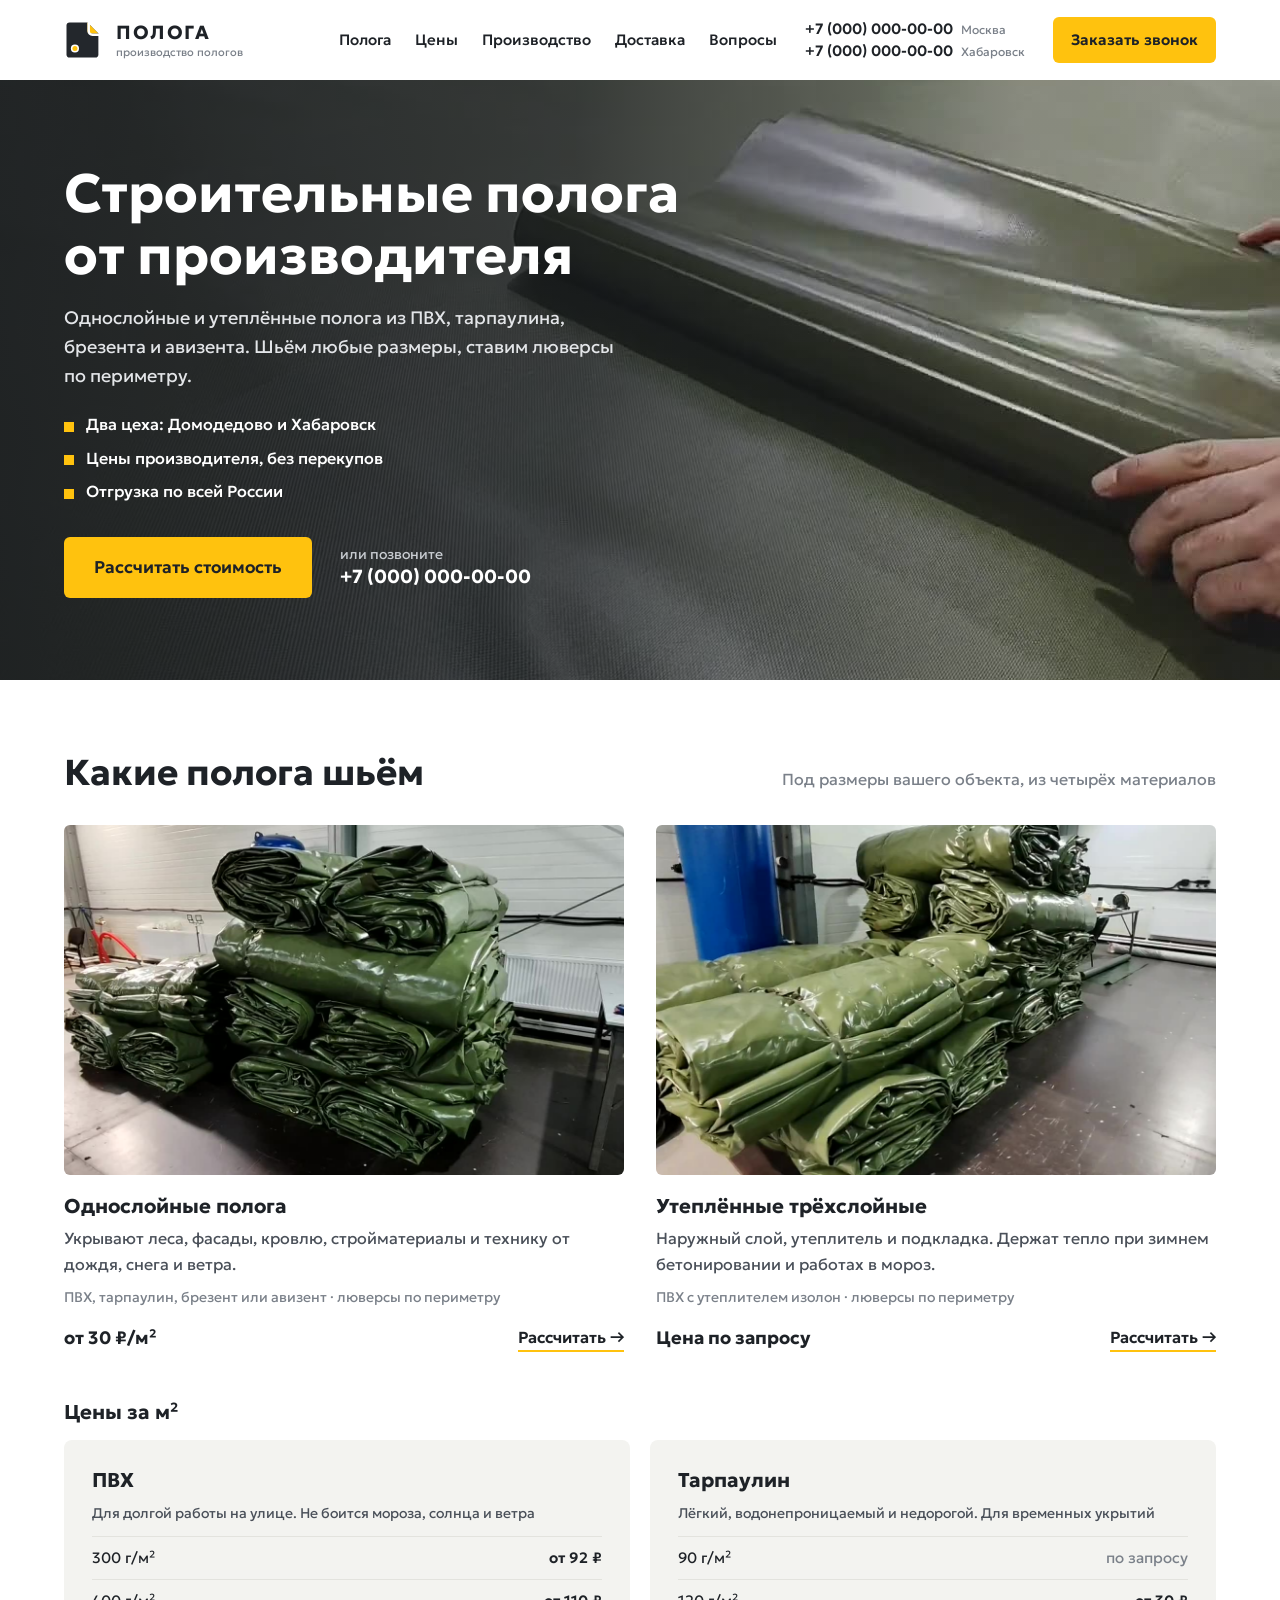
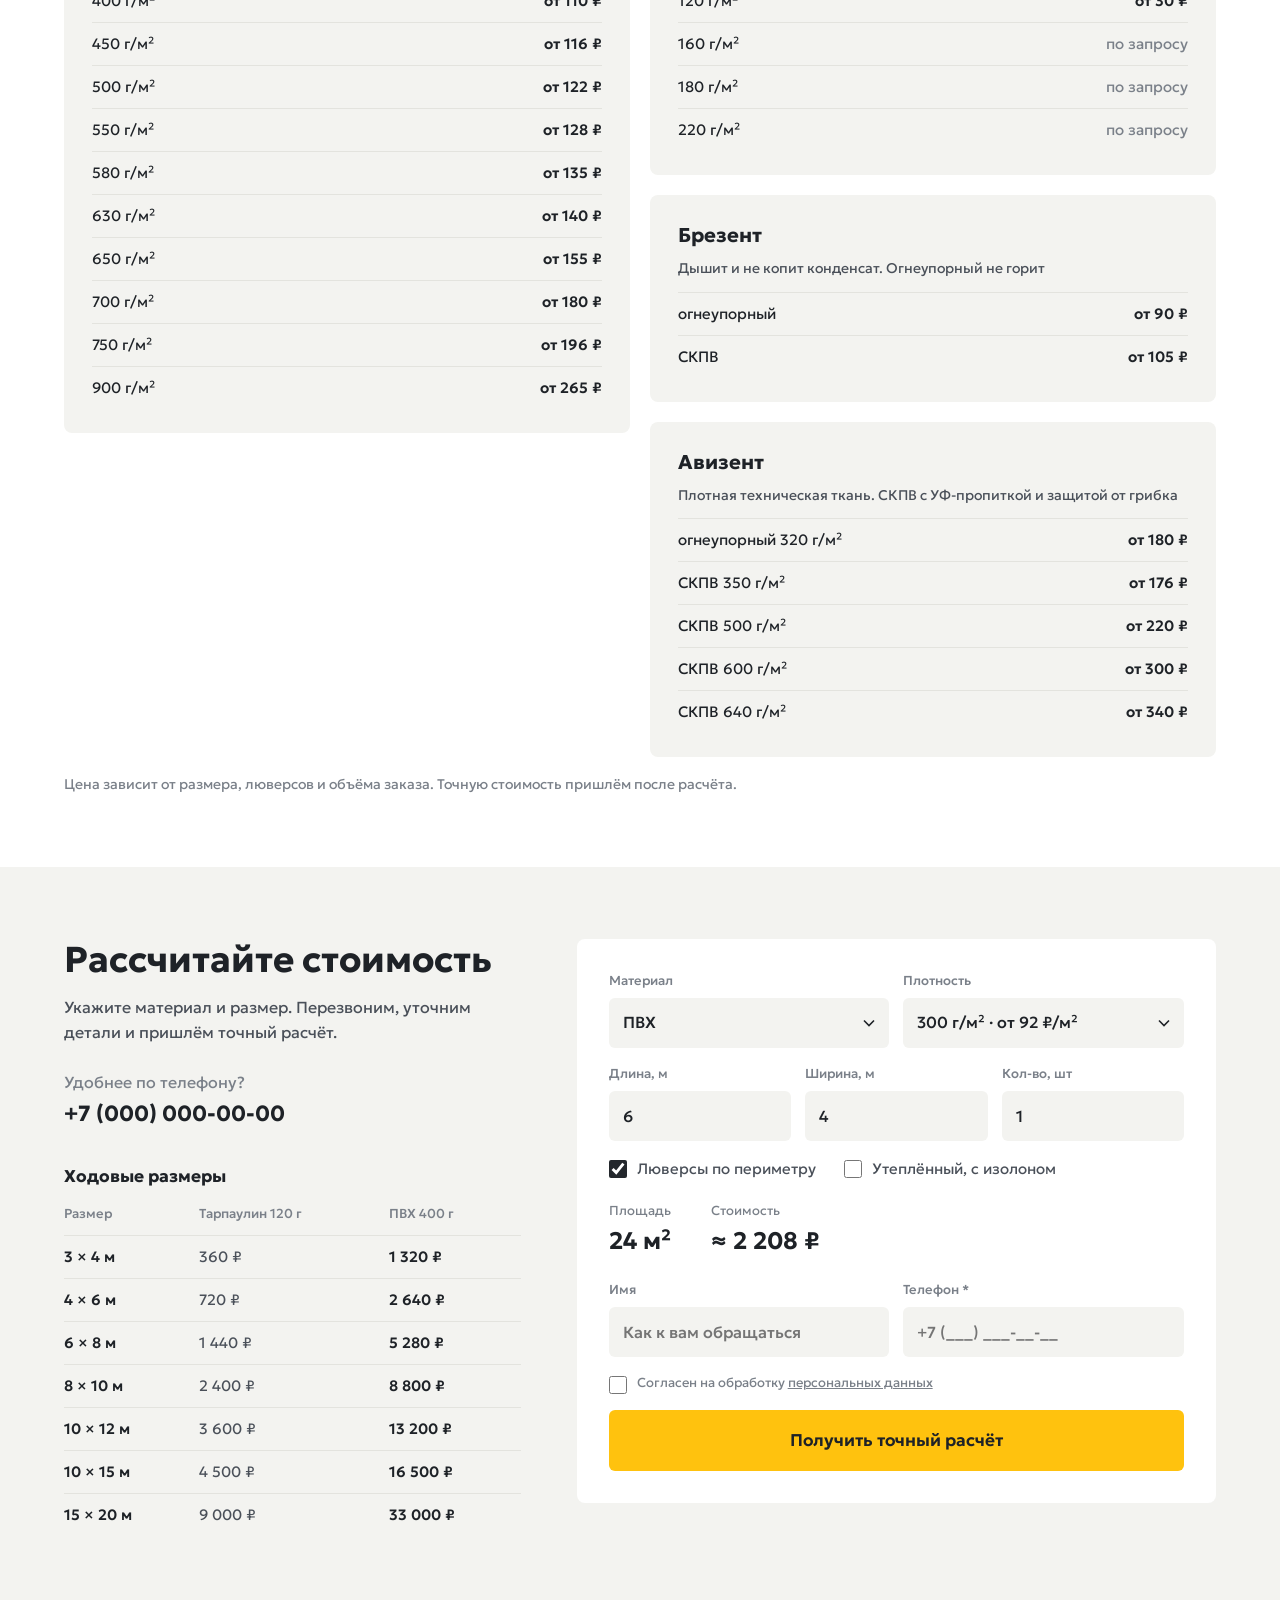
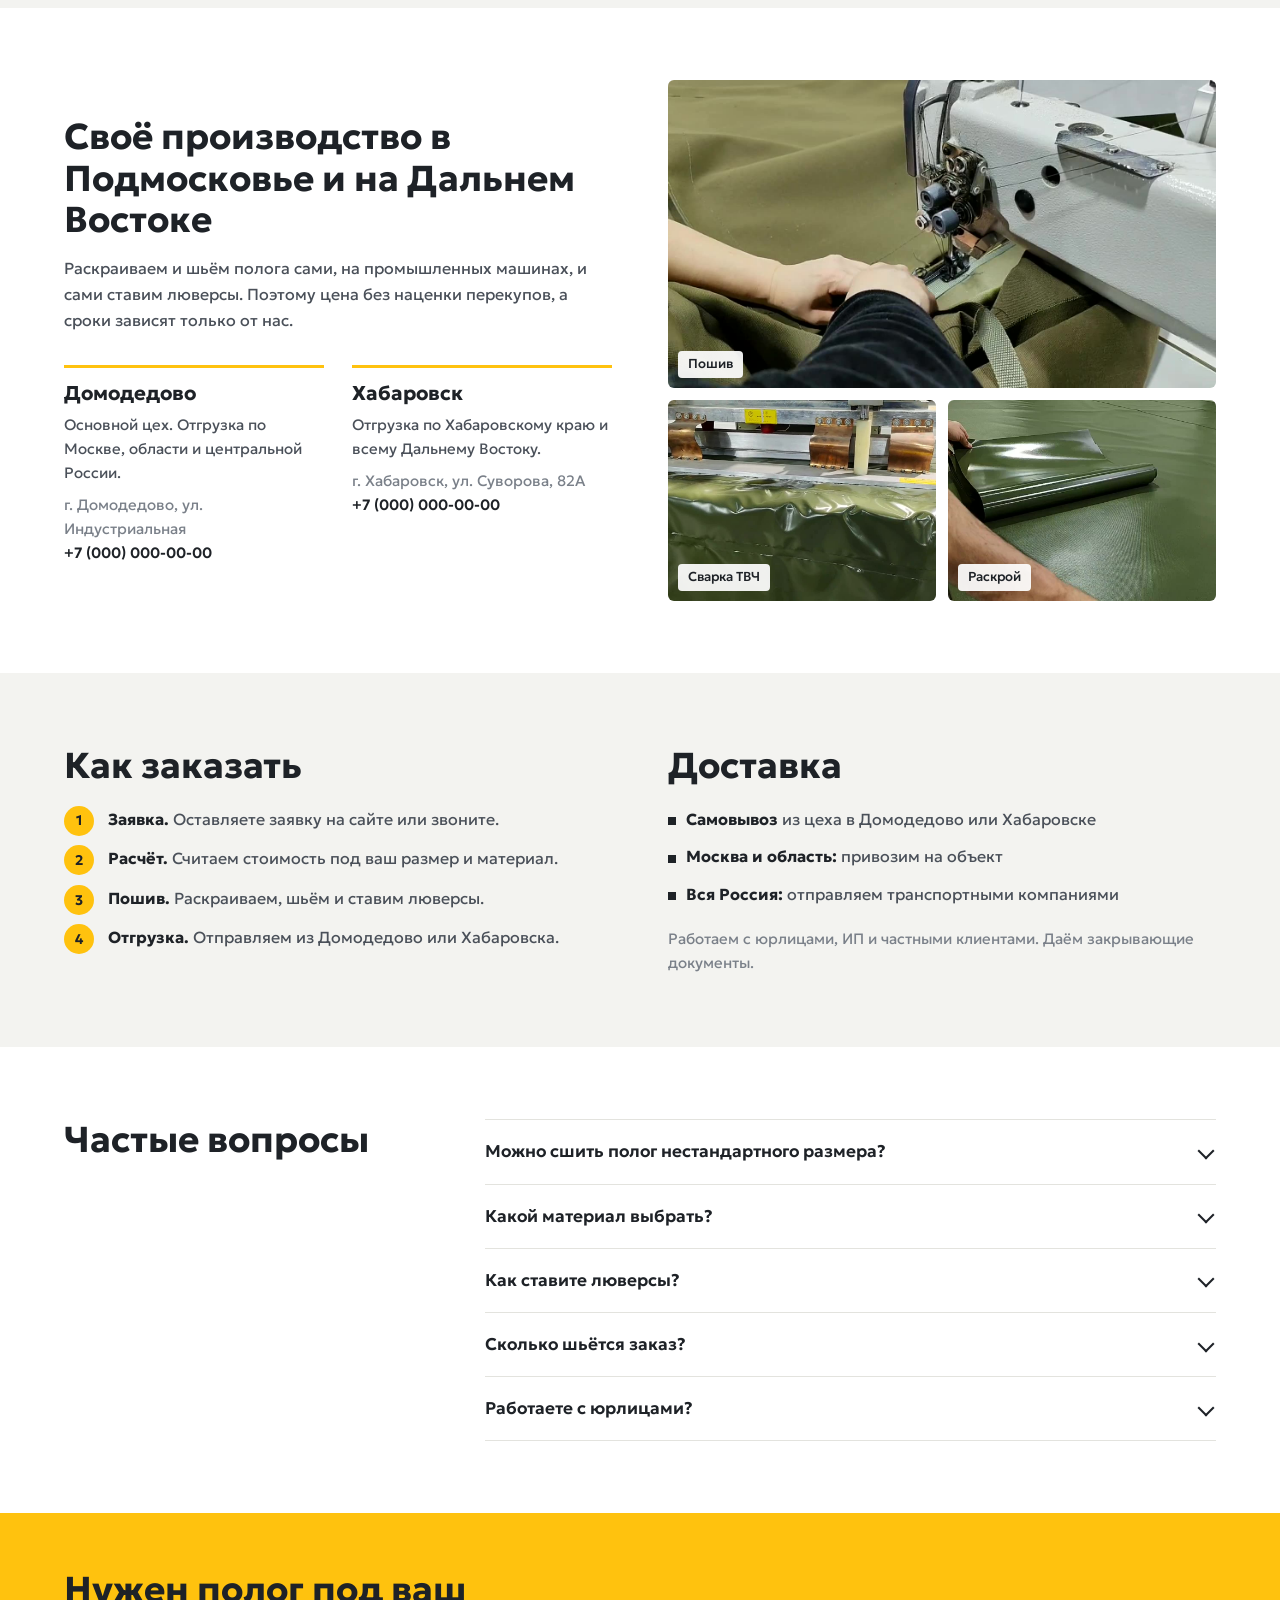
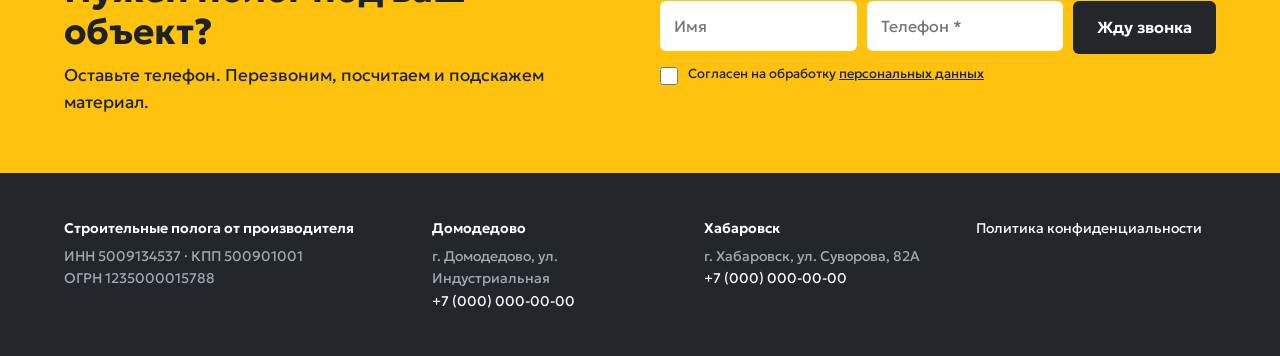
==== commit fd4db4e4: "Цены ПВХ 450/550/580/700 г и авизента от клиента Co-Authored-By: Claude Opus 5.5 <noreply@anthropic." ====
--- a/index.html
+++ b/index.html
@@ -105,13 +105,13 @@
           <table class="ptable" data-mat="pvh" data-name="ПВХ">
             <tr data-grade="300 г/м²" data-price="92"><td>300 г/м²</td><td>от 92 ₽</td></tr>
             <tr data-grade="400 г/м²" data-price="110"><td>400 г/м²</td><td>от 110 ₽</td></tr>
-            <tr data-grade="450 г/м²"><td>450 г/м²</td><td>по запросу</td></tr>
+            <tr data-grade="450 г/м²" data-price="116"><td>450 г/м²</td><td>от 116 ₽</td></tr>
             <tr data-grade="500 г/м²" data-price="122"><td>500 г/м²</td><td>от 122 ₽</td></tr>
-            <tr data-grade="550 г/м²"><td>550 г/м²</td><td>по запросу</td></tr>
-            <tr data-grade="580 г/м²"><td>580 г/м²</td><td>по запросу</td></tr>
+            <tr data-grade="550 г/м²" data-price="128"><td>550 г/м²</td><td>от 128 ₽</td></tr>
+            <tr data-grade="580 г/м²" data-price="135"><td>580 г/м²</td><td>от 135 ₽</td></tr>
             <tr data-grade="630 г/м²" data-price="140"><td>630 г/м²</td><td>от 140 ₽</td></tr>
             <tr data-grade="650 г/м²" data-price="155"><td>650 г/м²</td><td>от 155 ₽</td></tr>
-            <tr data-grade="700 г/м²"><td>700 г/м²</td><td>по запросу</td></tr>
+            <tr data-grade="700 г/м²" data-price="180"><td>700 г/м²</td><td>от 180 ₽</td></tr>
             <tr data-grade="750 г/м²" data-price="196"><td>750 г/м²</td><td>от 196 ₽</td></tr>
             <tr data-grade="900 г/м²" data-price="265"><td>900 г/м²</td><td>от 265 ₽</td></tr>
           </table>
@@ -139,11 +139,11 @@
           <h4>Авизент</h4>
           <p>Плотная техническая ткань. СКПВ с УФ-пропиткой и защитой от грибка</p>
           <table class="ptable" data-mat="avizent" data-name="Авизент">
-            <tr data-grade="огнеупорный 320 г/м²"><td>огнеупорный 320 г/м²</td><td>по запросу</td></tr>
-            <tr data-grade="СКПВ 350 г/м²"><td>СКПВ 350 г/м²</td><td>по запросу</td></tr>
-            <tr data-grade="СКПВ 500 г/м²"><td>СКПВ 500 г/м²</td><td>по запросу</td></tr>
-            <tr data-grade="СКПВ 600 г/м²"><td>СКПВ 600 г/м²</td><td>по запросу</td></tr>
-            <tr data-grade="СКПВ 640 г/м²"><td>СКПВ 640 г/м²</td><td>по запросу</td></tr>
+            <tr data-grade="огнеупорный 320 г/м²" data-price="180"><td>огнеупорный 320 г/м²</td><td>от 180 ₽</td></tr>
+            <tr data-grade="СКПВ 350 г/м²" data-price="176"><td>СКПВ 350 г/м²</td><td>от 176 ₽</td></tr>
+            <tr data-grade="СКПВ 500 г/м²" data-price="220"><td>СКПВ 500 г/м²</td><td>от 220 ₽</td></tr>
+            <tr data-grade="СКПВ 600 г/м²" data-price="300"><td>СКПВ 600 г/м²</td><td>от 300 ₽</td></tr>
+            <tr data-grade="СКПВ 640 г/м²" data-price="340"><td>СКПВ 640 г/м²</td><td>от 340 ₽</td></tr>
           </table>
         </div>
       </div>
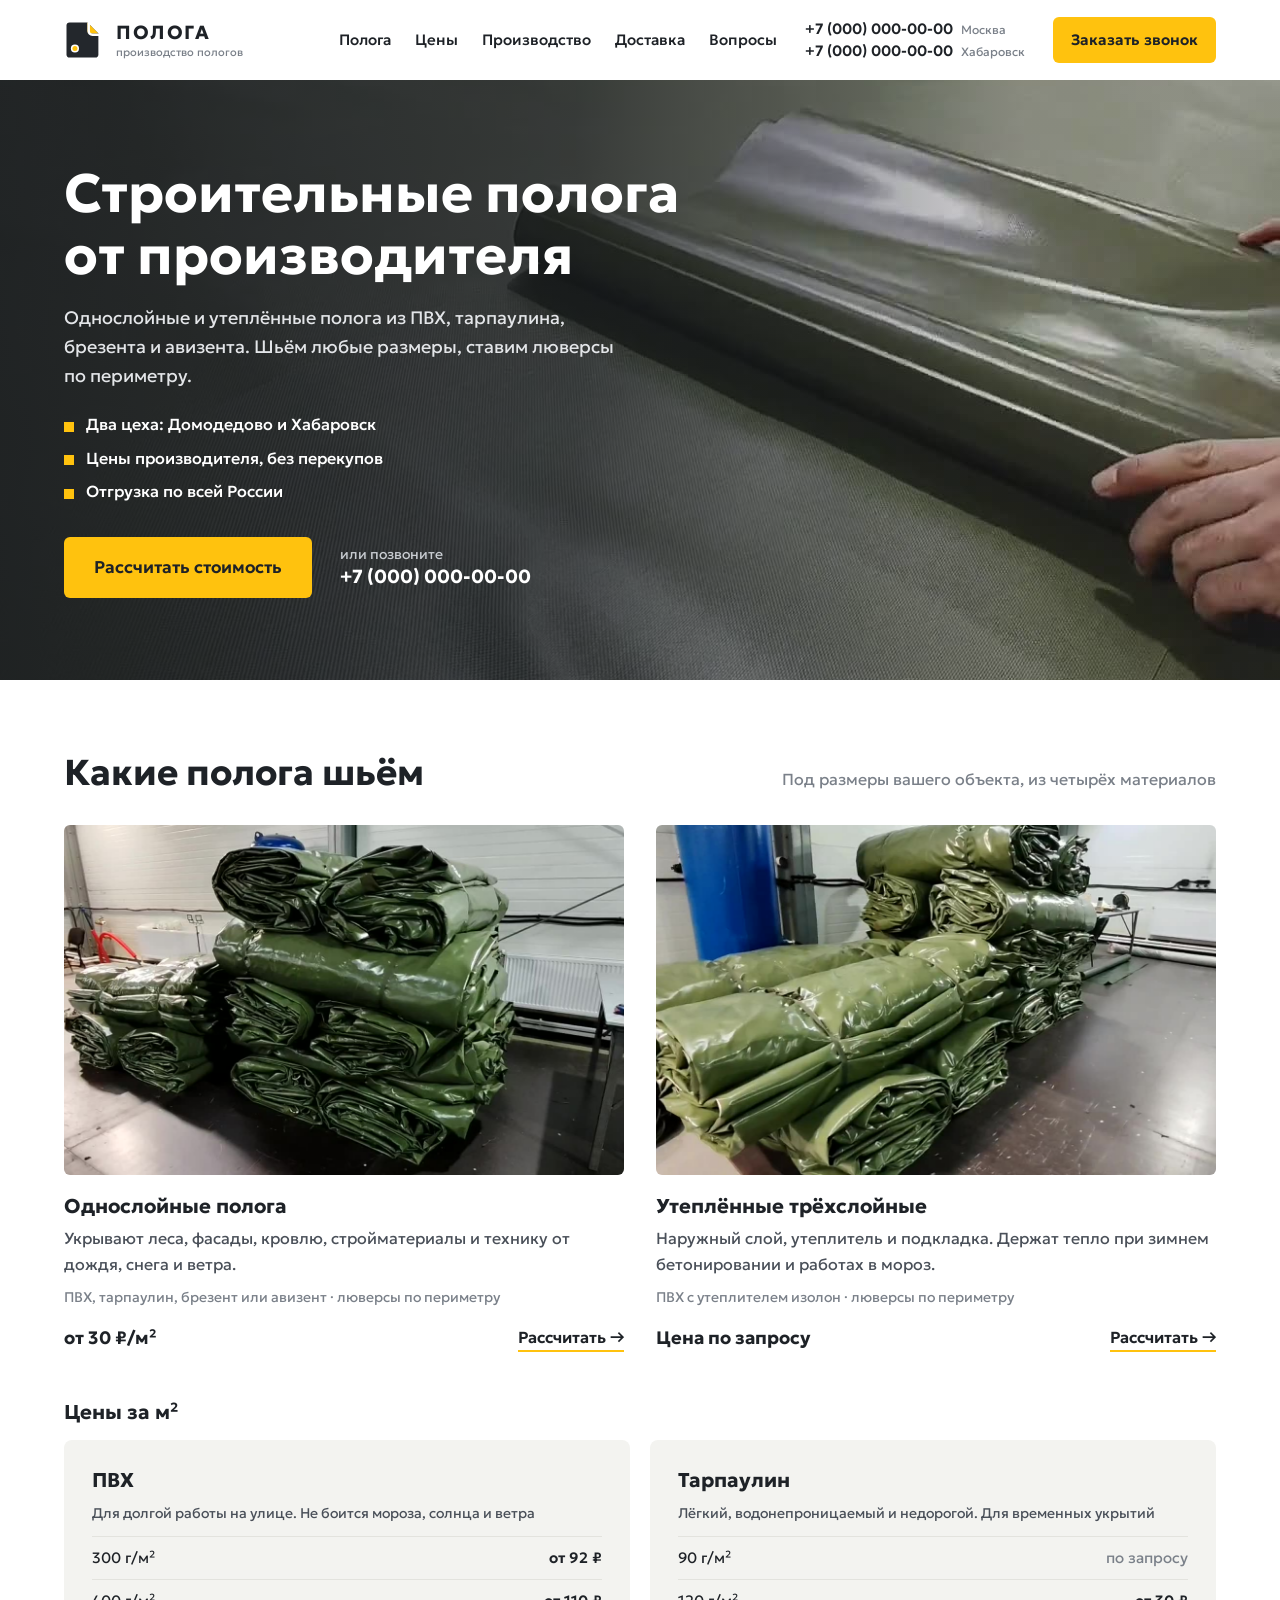
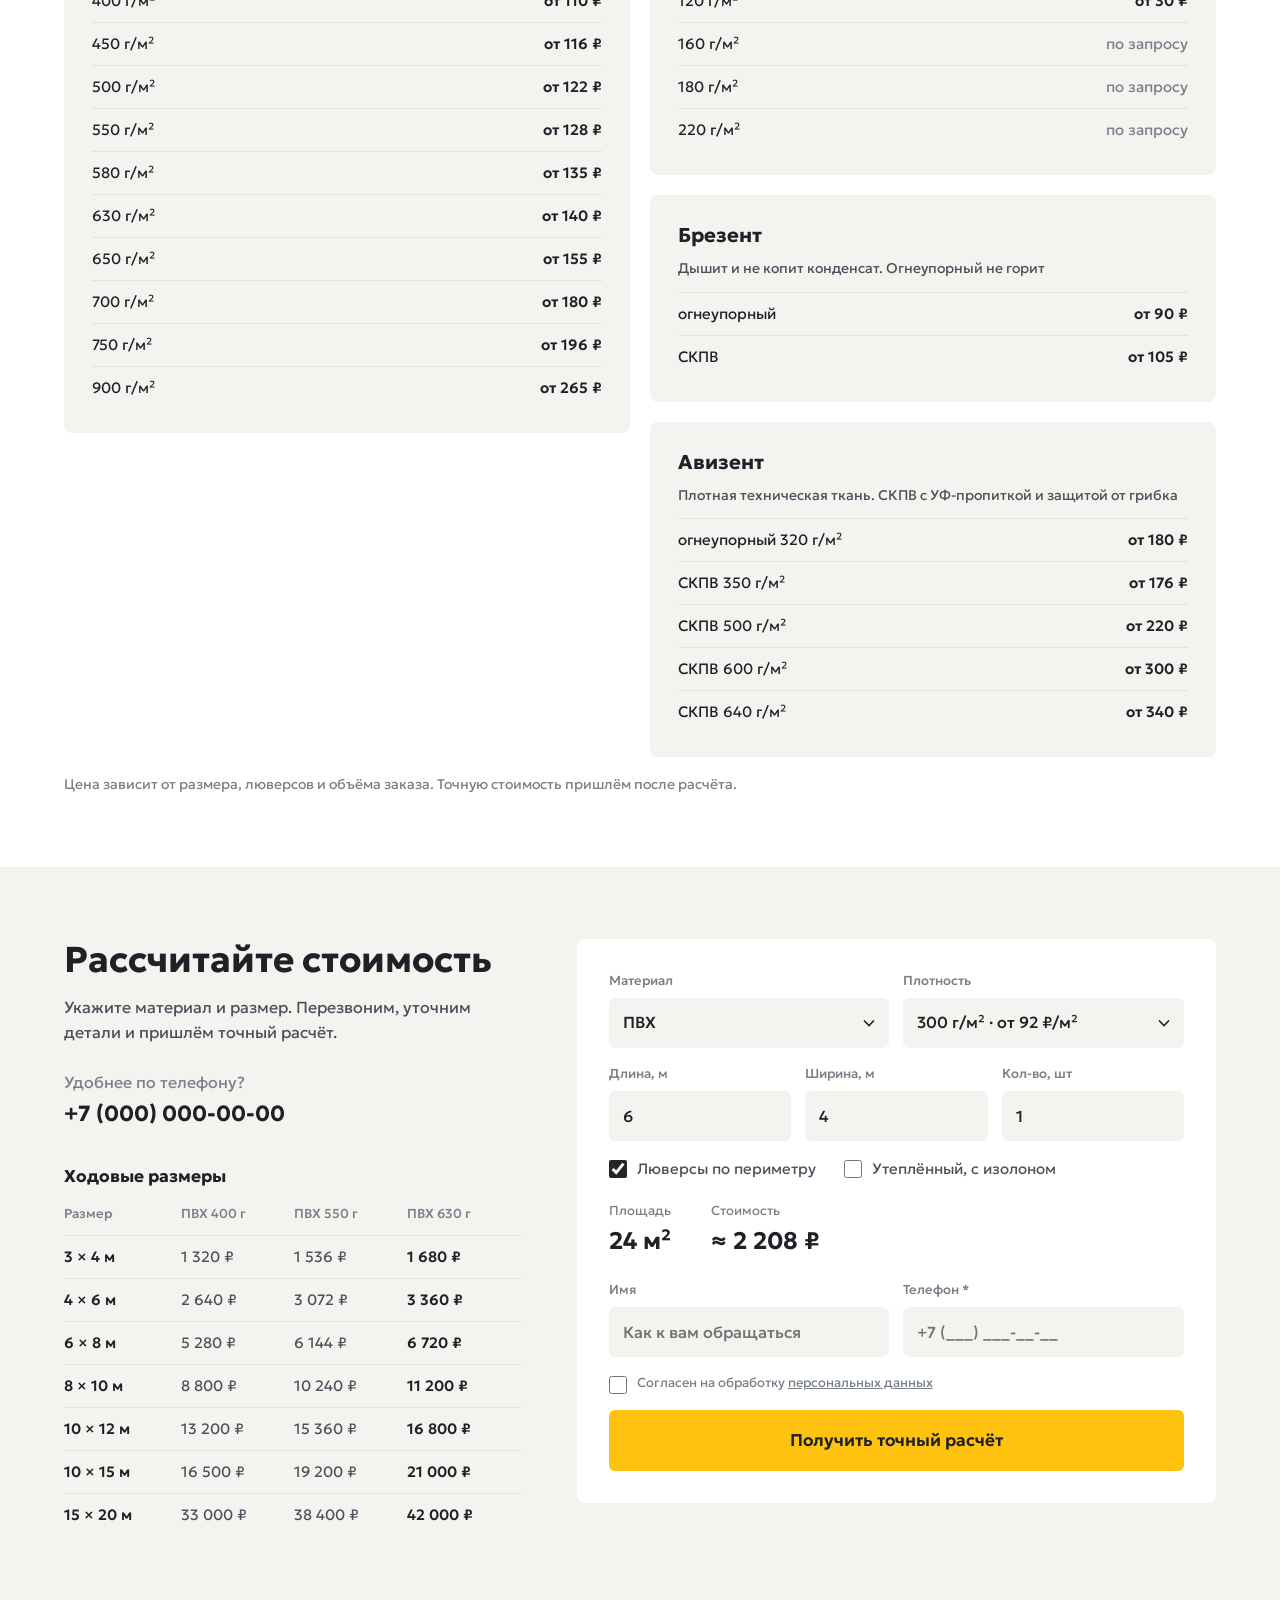
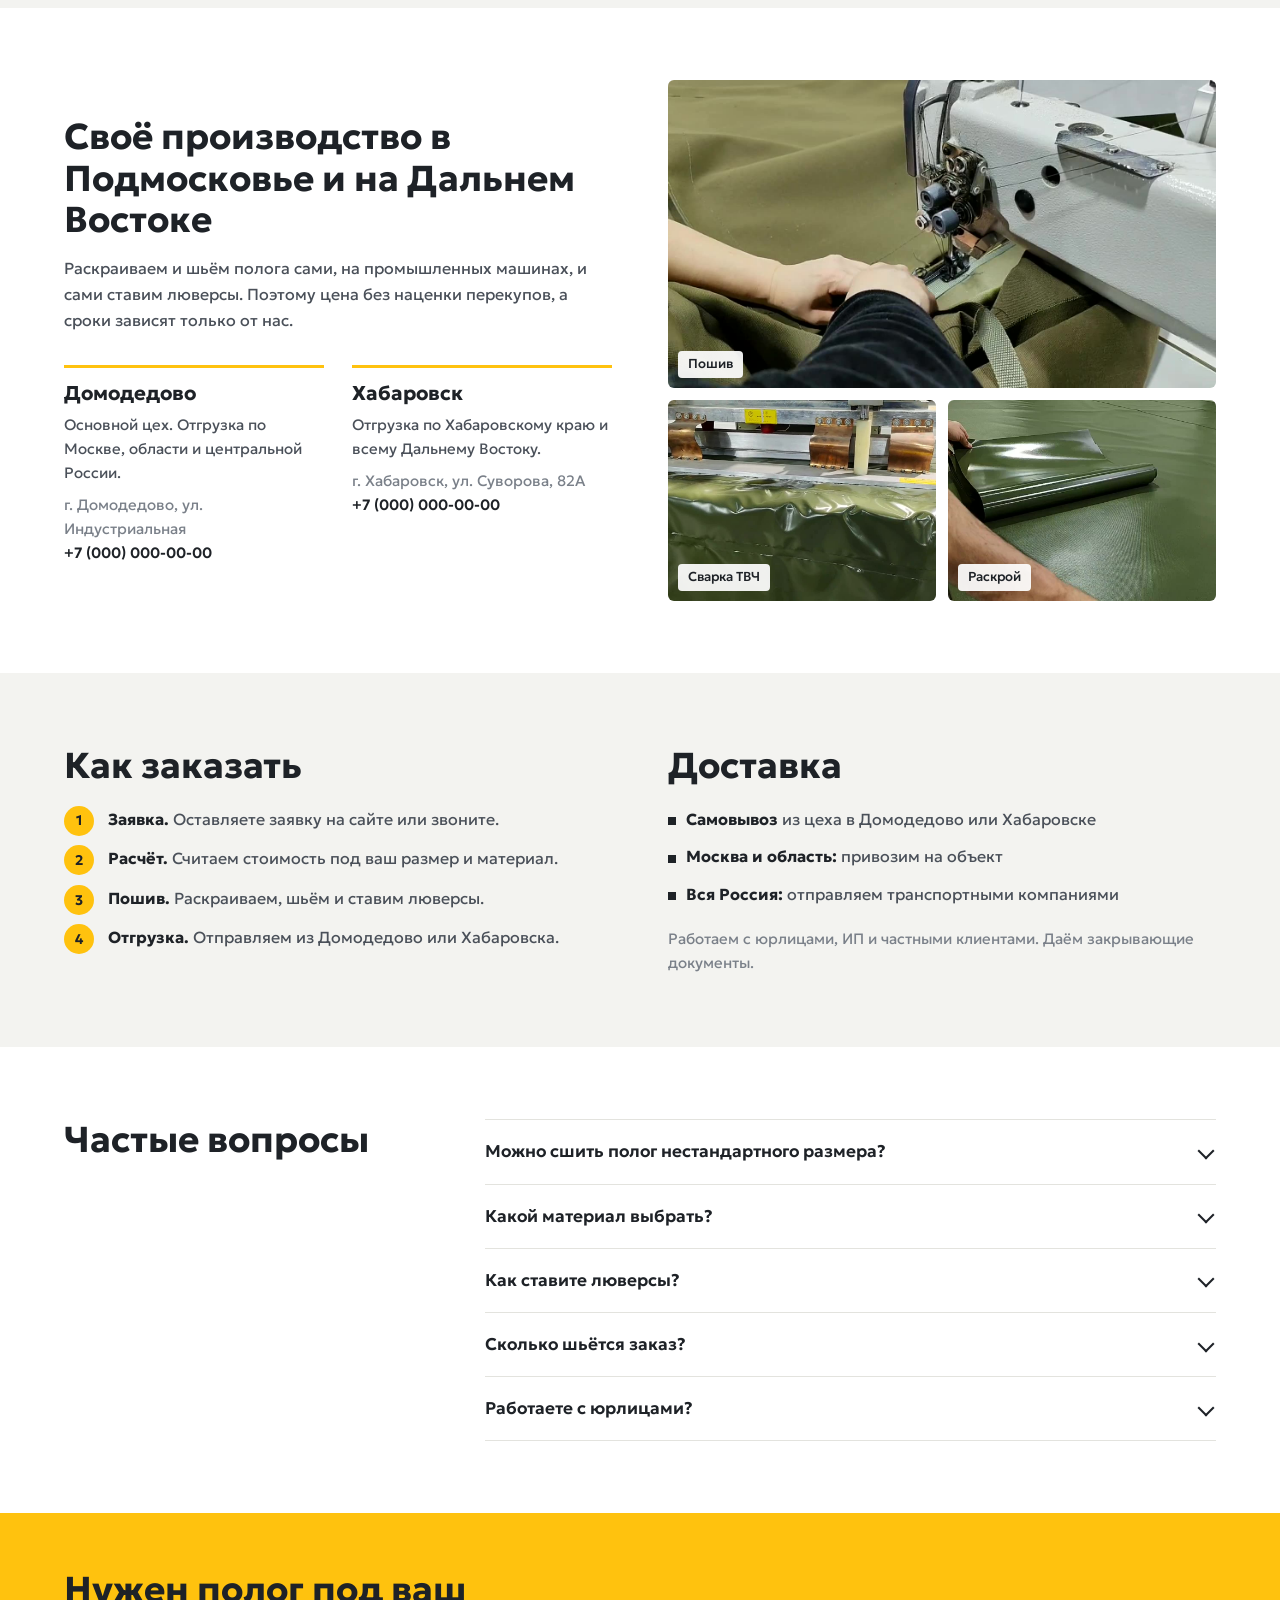
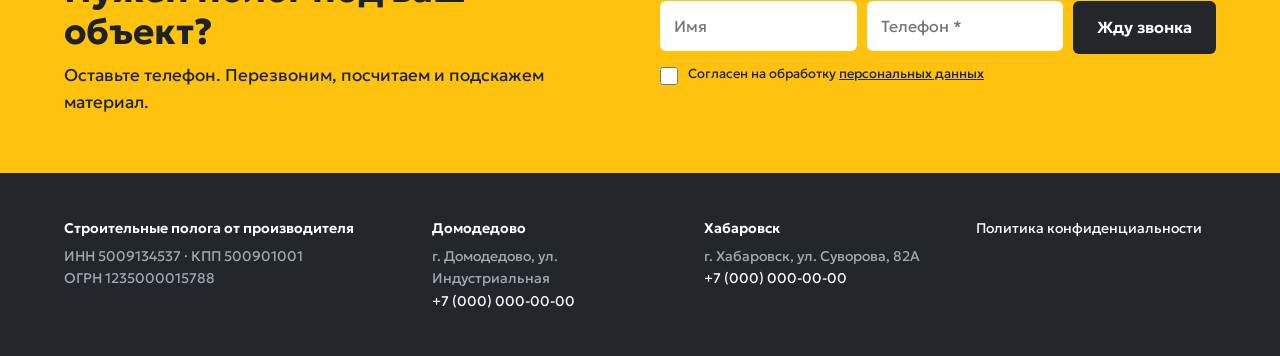
==== commit 8dca3ce9: "Ходовые размеры: ПВХ 400, 550 и 630 г вместо тарпаулина Co-Authored-By: Claude Opus 5.5 <noreply@ant" ====
--- a/index.html
+++ b/index.html
@@ -161,7 +161,7 @@
         <div class="sizes" data-price-table hidden>
           <h3>Ходовые размеры</h3>
           <table class="mtable mtable--sm">
-            <thead><tr><th>Размер</th><th>Тарпаулин 120 г</th><th>ПВХ 400 г</th></tr></thead>
+            <thead><tr><th>Размер</th><th>ПВХ 400 г</th><th>ПВХ 550 г</th><th>ПВХ 630 г</th></tr></thead>
             <tbody data-sizes></tbody>
           </table>
         </div>
--- a/css/style.css
+++ b/css/style.css
@@ -165,6 +165,7 @@
 .mtable td:first-child { font-weight: 600; color: var(--ink); white-space: nowrap; }
 .mtable td:last-child { font-weight: 600; color: var(--ink); white-space: nowrap; }
 .mtable--sm td { padding: 9px 16px 9px 0; }
+@media (max-width: 420px) { .mtable--sm th, .mtable--sm td { padding-right: 8px; font-size: 13px; } .mtable--sm th:last-child, .mtable--sm td:last-child { padding-right: 0; } }
 @media (max-width: 760px) { .types { grid-template-columns: 1fr; gap: 36px; } }
 /* На телефоне таблица материалов превращается в список, чтобы ничего не обрезалось */
 @media (max-width: 600px) {
